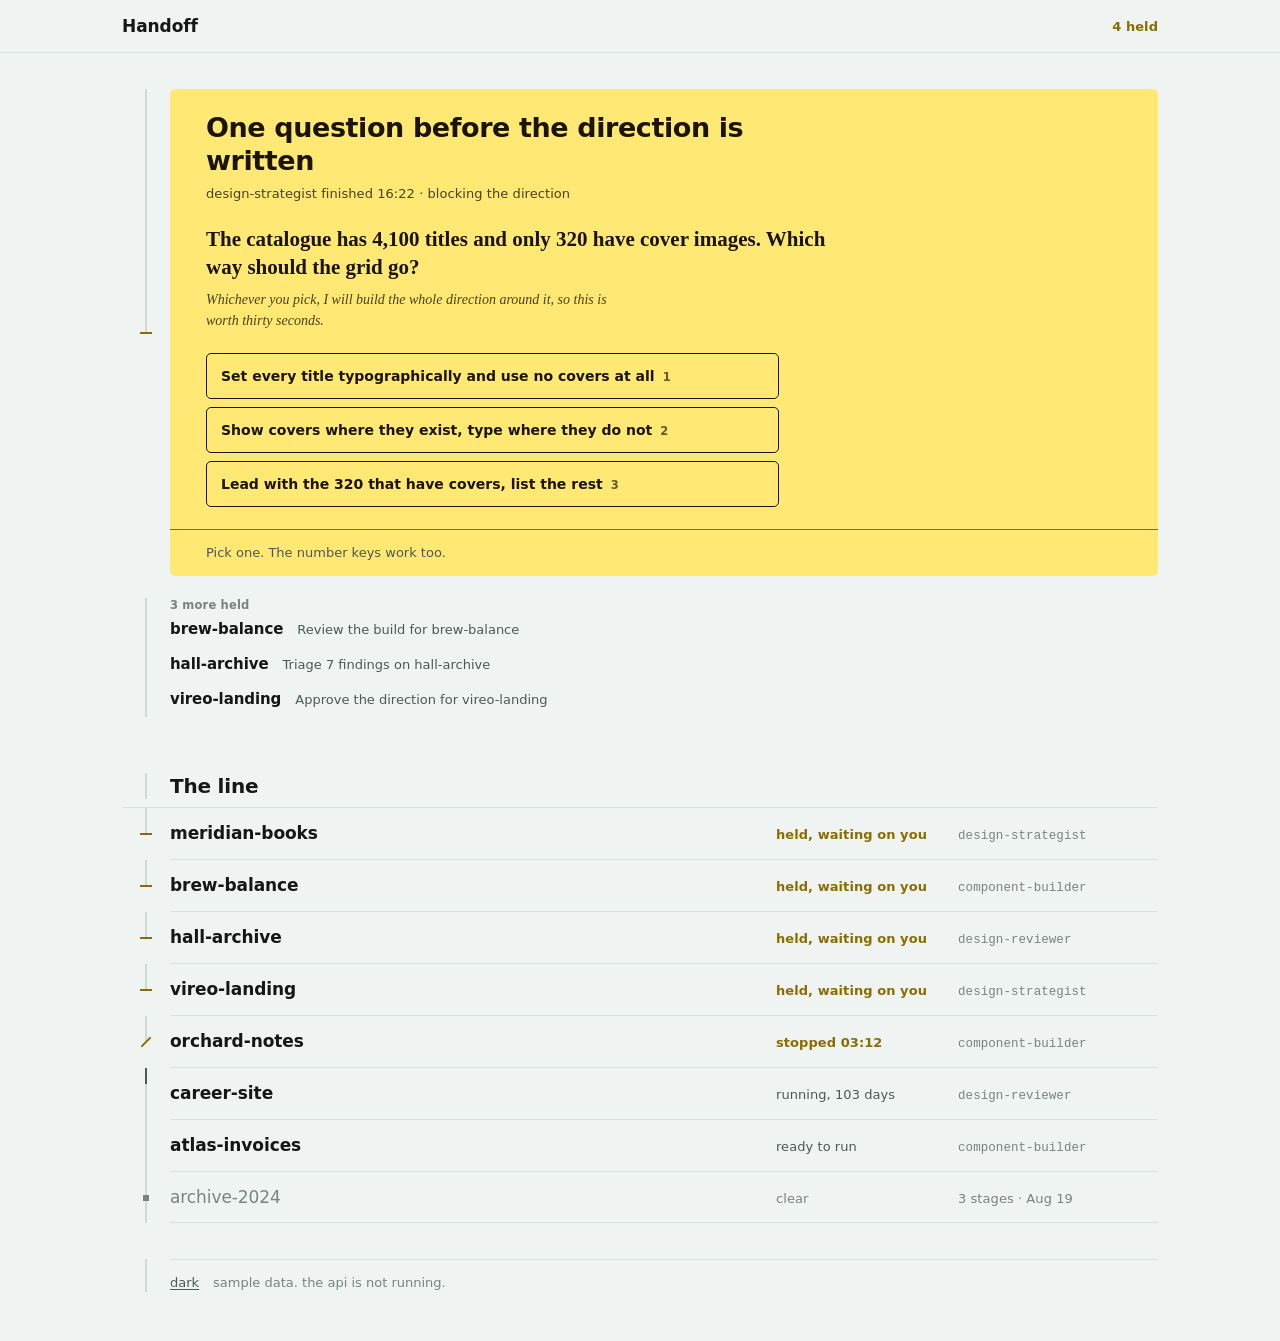
==== work/agent-console/index.html @ 746a3222 "Add the design agent and the Handoff console The pipeline is three subagents with a human decision b" ====
<!DOCTYPE html>
<html lang="en" data-theme="dark">
<head>
<meta charset="utf-8">
<meta name="viewport" content="width=device-width, initial-scale=1">
<title>Handoff</title>
<meta name="description" content="Local console for the design pipeline. Shows where it stopped, and lets one person release it.">
<meta name="color-scheme" content="dark light">
<!-- The rule, unbroken. app.js swaps in the broken-rule version when something
     is held, so the tab strip carries the held count on its own. -->
<link rel="icon" href="data:image/svg+xml,%3Csvg%20xmlns='http://www.w3.org/2000/svg'%20viewBox='0%200%2032%2032'%3E%3Crect%20width='32'%20height='32'%20rx='4'%20fill='%230E1210'/%3E%3Crect%20x='15'%20y='4'%20width='2'%20height='24'%20fill='%237B8681'/%3E%3C/svg%3E">

<link rel="preload" href="fonts/schibsted-grotesk-var-latin.woff2" as="font" type="font/woff2" crossorigin>
<link rel="preload" href="fonts/literata-var-latin.woff2" as="font" type="font/woff2" crossorigin>
<link rel="stylesheet" href="styles.css">

<script>
  // Resolve the theme before first paint so the page never flashes the wrong
  // ground. Reads only localStorage and the OS preference, never state.
  (function () {
    var saved = null;
    try { saved = localStorage.getItem("handoff.theme"); } catch (e) { saved = null; }
    if (saved !== "light" && saved !== "dark") {
      saved = window.matchMedia("(prefers-color-scheme: light)").matches ? "light" : "dark";
    }
    document.documentElement.setAttribute("data-theme", saved);
  })();
</script>
</head>
<body>

<a class="skip" href="#board">Skip to the board</a>

<header class="topbar">
  <div class="topbar-inner">
    <!-- The one h1 on every view. A nav wrapping a single link to the page
         you are already on is not a landmark worth having; the register of
         projects is the real one, and app.js marks it up as such. -->
    <h1 class="wordmark"><a class="wordmark-link" href="#/">Handoff</a></h1>
    <p class="heldcount" id="heldcount" aria-live="polite"></p>
  </div>
</header>

<main class="shell" id="board"></main>

<script src="app.js"></script>
</body>
</html>
---- work/agent-console/styles.css ----
/* Handoff. Console for a pipeline whose normal condition is stopped.
   Spacing is six steps: 4 / 8 / 14 / 22 / 36 / 56. Two radii: 0 and 5px.
   No shadow declarations anywhere. The focus ring is an outline. */

/* ---------------------------------------------------------------- fonts */

@font-face {
  font-family: "Schibsted Grotesk";
  src: url("fonts/schibsted-grotesk-var-latin.woff2") format("woff2");
  font-weight: 400 900;
  font-style: normal;
  font-display: swap;
}

@font-face {
  font-family: "Literata";
  src: url("fonts/literata-var-latin.woff2") format("woff2");
  font-weight: 200 900;
  font-style: normal;
  font-display: swap;
}

@font-face {
  font-family: "Literata";
  src: url("fonts/literata-italic-var-latin.woff2") format("woff2");
  font-weight: 200 900;
  font-style: italic;
  font-display: swap;
}

@font-face {
  font-family: "Spline Sans Mono";
  src: url("fonts/spline-sans-mono-var-latin.woff2") format("woff2");
  font-weight: 300 700;
  font-style: normal;
  font-display: swap;
}

/* --------------------------------------------------------------- tokens */

:root {
  /* six spacing steps, and nothing else */
  --s1: 4px;
  --s2: 8px;
  --s3: 14px;
  --s4: 22px;
  --s5: 36px;
  --s6: 56px;

  --radius: 5px;
  --gutter: 48px;
  --column: 1080px;
  --measure: 66ch;
  --measure-wide: 880px;

  --font-console: "Schibsted Grotesk", ui-sans-serif, system-ui, sans-serif;
  --font-doc: "Literata", Georgia, "Times New Roman", serif;
  --font-mono: "Spline Sans Mono", ui-monospace, "SF Mono", Menlo, monospace;

  /* dark, designed first */
  --surface: #0E1210;
  --surface-raised: #151A18;
  --surface-sunk: #0A0D0C;
  --ink: #E8EDEA;
  --ink-2: #A3ADA8;
  --ink-3: #7B8681;
  --rule: #232A27;
  --rule-live: #38423E;
  --hold-field: #211E0C;
  --hold-ink: #F5D547;
  --hold-ink-dim: #A8901F;
  --hold-mark: #F5D547;
  --focus: #F5D547;
  --focus-on-field: #F5D547;

  color-scheme: dark;
}

:root[data-theme="light"] {
  --surface: #EFF3F1;
  --surface-raised: #FAFCFB;
  --surface-sunk: #E4EAE7;
  --ink: #131715;
  --ink-2: #4E5854;
  --ink-3: #79837F;
  --rule: #D8E0DC;
  --rule-live: #B4BFBA;
  --hold-field: #FFE873;
  --hold-ink: #1A1400;
  --hold-ink-dim: #8A6D00;
  --hold-mark: #8A6D00;
  --focus: #8A6D00;
  /* the yellow ring is invisible on the light yellow field, so the field
     gets its own ring token. */
  --focus-on-field: #1A1400;

  color-scheme: light;
}

/* ---------------------------------------------------------------- reset */

*,
*::before,
*::after {
  box-sizing: border-box;
}

html {
  background: var(--surface);
}

body {
  margin: 0;
  background: var(--surface);
  color: var(--ink);
  font-family: var(--font-console);
  font-size: 15px;
  font-weight: 400;
  font-synthesis-weight: none;
  font-optical-sizing: auto;
  -webkit-text-size-adjust: 100%;
  -webkit-font-smoothing: antialiased;
}

h1,
h2,
h3,
p,
ul,
ol,
figure,
blockquote,
fieldset,
legend {
  margin: 0;
  padding: 0;
}

ul,
ol {
  list-style: none;
}

button {
  font: inherit;
  color: inherit;
  background: none;
  border: 0;
  margin: 0;
  padding: 0;
}

/* The ring is an outline, never a shadow. Browsers already round an outline
   to the element's own border-radius, so there is no third radius here. */
:focus-visible {
  outline: 2px solid var(--focus);
  outline-offset: 2px;
}

.holdfield :focus-visible {
  outline-color: var(--focus-on-field);
}

.skip {
  position: absolute;
  left: -9999px;
  top: 0;
  padding: var(--s2) var(--s3);
  background: var(--surface-raised);
  color: var(--ink);
  z-index: 4;
}

.skip:focus {
  left: var(--s3);
  top: var(--s2);
}

/* --------------------------------------------------------------- topbar */

.topbar {
  border-bottom: 1px solid var(--rule);
  background: var(--surface);
  position: sticky;
  top: 0;
  z-index: 3;
}

.topbar-inner {
  max-width: var(--column);
  margin: 0 auto;
  height: 52px;
  padding: 0 var(--s4);
  display: flex;
  align-items: center;
  justify-content: space-between;
  gap: var(--s3);
}

.wordmark {
  font-size: 17px;
  font-weight: 600;
  letter-spacing: -0.005em;
}

.wordmark-link {
  color: inherit;
  text-decoration: none;
}

.heldcount {
  font-size: 13px;
  font-weight: 500;
  letter-spacing: 0.005em;
  font-variant-numeric: tabular-nums;
  color: var(--ink-2);
}

.heldcount.is-held {
  color: var(--hold-mark);
  font-weight: 600;
}

/* ---------------------------------------------------------------- shell */

.shell {
  max-width: var(--column);
  margin: 0 auto;
  padding: 0 var(--s4) var(--s6);
}

/* Every band is the same two-track grid: the gutter carries the spine, the
   content sits beside it. Bands never take vertical margin, only padding,
   so the rule stays continuous where it should be continuous. */
.band {
  display: grid;
  grid-template-columns: var(--gutter) minmax(0, 1fr);
  align-items: stretch;
}

/* ---------------------------------------------------- the spine and rule */

.spine {
  position: relative;
}

.spine::before {
  content: "";
  position: absolute;
  left: 50%;
  transform: translateX(-50%);
  top: 0;
  bottom: 0;
  width: 1px;
  background: var(--rule-live);
}

/* held: the rule stops, and a cross-bar closes it */
.spine[data-state="held"]::before {
  bottom: 50%;
}

.spine[data-state="held"]::after {
  content: "";
  position: absolute;
  left: 50%;
  top: 50%;
  width: 12px;
  height: 2px;
  transform: translate(-50%, -50%);
  background: var(--hold-mark);
}

/* stopped: the rule ends in a diagonal cut */
.spine[data-state="stopped"]::before {
  bottom: 50%;
}

.spine[data-state="stopped"]::after {
  content: "";
  position: absolute;
  left: 50%;
  top: 50%;
  width: 13px;
  height: 2px;
  transform: translate(-50%, -50%) rotate(-45deg);
  background: var(--hold-mark);
}

/* clear: the rule runs to the end and terminates in a filled square */
.spine[data-state="clear"]::after {
  content: "";
  position: absolute;
  left: 50%;
  top: 50%;
  width: 6px;
  height: 6px;
  transform: translate(-50%, -50%);
  background: var(--ink-3);
}

/* running: a segment travels down the span. The only loop in the console. */
.spine[data-state="running"]::after {
  content: "";
  position: absolute;
  left: calc(50% - 1px);   /* centering a 2px segment, not a spacing step */
  top: 0;
  width: 2px;
  height: 30%;
  background: var(--ink-2);
  animation: travel 2s linear infinite;
}

@keyframes travel {
  from {
    transform: translateY(-100%);
  }
  to {
    transform: translateY(333%);
  }
}

/* the rule closing: the payoff when a decision lands */
.spine.is-releasing::before {
  animation: close-rule 450ms cubic-bezier(0.16, 1, 0.3, 1) forwards;
}

.spine.is-releasing::after {
  opacity: 0;
  transition: opacity 160ms linear;
}

@keyframes close-rule {
  from {
    bottom: 50%;
  }
  to {
    bottom: 0;
  }
}

/* ------------------------------------------------------ zone 1, your move */

.zone1 {
  padding-top: var(--s5);
}

/* No overflow clipping here. It was doing one job, hiding the full-bleed
   foot's square corners against the field's 5px radius, and it was silently
   doing a second: making .ask the scroll container for the sticky response
   bar, so the bar could never pin to the viewport at 375. The foot rounds
   its own bottom corners instead, and the field stays unclipped. */
.ask {
  background: var(--hold-field);
  color: var(--hold-ink);
  border-radius: var(--radius);
  padding: var(--s4) var(--s5) 0;
}

.ask.is-stopped {
  border: 1px solid var(--hold-ink-dim);
}

.ask.is-draining {
  animation: drain 450ms cubic-bezier(0.16, 1, 0.3, 1) forwards;
}

@keyframes drain {
  to {
    background: var(--surface);
    color: var(--ink);
  }
}

.ask-headline {
  font-size: 27px;
  line-height: 33px;
  font-weight: 600;
  letter-spacing: -0.015em;
  max-width: 30ch;
}

.ask-meta {
  margin-top: var(--s2);
  font-size: 13px;
  line-height: 18px;
  font-weight: 500;
  letter-spacing: 0.005em;
  font-variant-numeric: tabular-nums;
  color: var(--hold-ink);
  opacity: 0.78;
}

.ask-notice {
  margin-top: var(--s3);
  padding: var(--s2) var(--s3);
  border: 1px solid var(--hold-ink-dim);
  border-radius: var(--radius);
  font-size: 13px;
  line-height: 18px;
  font-weight: 500;
  font-variant-numeric: tabular-nums;
}

.ask-body {
  margin-top: var(--s4);
}

/* the ask keeps its own reading surface, so the document is visibly a
   different material from the console holding it */
/* The reading surface exists for one thing only: a direction document, which
   is genuinely a different material from the console around it. Every other
   ask shape sits on .ask-plain, directly on the field, because the held field
   is the only bounded surface in this console and two nested boundaries mean
   neither of them reads as one. */
.ask-surface {
  background: var(--surface-raised);
  color: var(--ink);
  border-radius: var(--radius);
  padding: var(--s5);
  margin-top: var(--s4);
}

.ask-plain {
  color: inherit;
}

.ask-foot {
  margin-top: var(--s4);
  margin-left: calc(-1 * var(--s5));
  margin-right: calc(-1 * var(--s5));
  padding: var(--s3) var(--s5);
  border-top: 1px solid var(--hold-ink-dim);
  border-bottom-left-radius: var(--radius);
  border-bottom-right-radius: var(--radius);
}

.ask-withrail {
  display: grid;
  grid-template-columns: minmax(0, 1fr);
  gap: var(--s5);
}

/* --------------------------------------------------------------- the rail */

.rail {
  display: none;
}

.rail-title {
  font-size: 11.5px;
  line-height: 14px;
  font-weight: 550;
  letter-spacing: 0.015em;
  color: var(--ink-3);
}

.rail-list {
  margin-top: var(--s3);
  display: flex;
  flex-direction: column;
  gap: var(--s2);
}

.rail-item {
  font-size: 13px;
  line-height: 18px;
  font-weight: 500;
  text-align: left;
  color: var(--ink-2);
  cursor: pointer;
}

.rail-item:hover {
  color: var(--ink);
}

/* -------------------------------------------------------------- controls */

.controls {
  display: flex;
  flex-wrap: wrap;
  align-items: center;
  gap: var(--s3);
}

.control {
  display: inline-flex;
  align-items: baseline;
  gap: var(--s2);
  padding: var(--s2) var(--s3);
  border: 1px solid currentColor;
  border-radius: var(--radius);
  font-size: 14px;
  line-height: 16px;
  font-weight: 550;
  cursor: pointer;
  transition: background 120ms linear, transform 60ms linear;
}

.control:hover {
  background: color-mix(in srgb, currentColor 12%, transparent);
}

.control:active {
  transform: translateY(1px);
}

.control[disabled] {
  cursor: default;
  opacity: 0.45;
}

.control[disabled]:hover {
  background: none;
}

.control-quiet {
  border-color: transparent;
  text-decoration: underline;
  text-underline-offset: 0.12em;
  text-decoration-thickness: 1px;
}

.key {
  font-size: 11.5px;
  line-height: 14px;
  font-weight: 550;
  letter-spacing: 0.015em;
  opacity: 0.66;
  font-variant-numeric: tabular-nums;
}

.send-row {
  margin-top: var(--s3);
}

.control-wide {
  display: flex;
  width: 100%;
  justify-content: flex-start;
  text-align: left;
  padding: var(--s3);
}

/* text you write is a document too, so you write it in the document face */
.write {
  display: block;
  width: 100%;
  margin-top: var(--s3);
  padding: var(--s3);
  background: var(--surface-sunk);
  color: var(--ink);
  border: 1px solid var(--rule);
  border-radius: var(--radius);
  font-family: var(--font-doc);
  font-size: 16.5px;
  line-height: 1.62;
  resize: vertical;
}

.write::placeholder {
  color: var(--ink-3);
}

textarea.write {
  min-height: 132px;
}

.write-label {
  display: block;
  margin-top: var(--s4);
  font-size: 14px;
  line-height: 16px;
  font-weight: 550;
}

.pending {
  font-size: 13px;
  line-height: 18px;
  font-weight: 500;
  color: var(--ink-2);
}

/* ------------------------------------------------ the document, Literata */

.doc {
  font-family: var(--font-doc);
  /* inherits --ink inside .ask-surface, and --hold-ink on the field */
  color: inherit;
  max-width: var(--measure-wide);
}

.doc > * {
  max-width: var(--measure);
}

.doc-h1 {
  font-family: var(--font-doc);
  font-size: 26px;
  line-height: 32px;
  font-weight: 600;
}

.doc-h2 {
  font-family: var(--font-doc);
  font-size: 21px;
  line-height: 28px;
  font-weight: 600;
  margin-top: var(--s5);
  padding-top: var(--s4);
  border-top: 1px solid var(--rule);
}

.doc-h3 {
  font-family: var(--font-doc);
  font-size: 17px;
  line-height: 24px;
  font-weight: 700;
  margin-top: var(--s4);
}

.doc-p {
  font-size: 16.5px;
  line-height: 1.62;
  font-weight: 400;
  margin-top: var(--s3);
}

.doc > .doc-h1:first-child,
.doc > .doc-h2:first-child,
.doc > .doc-p:first-child {
  margin-top: 0;
}

.doc > .doc-h2:first-child {
  padding-top: 0;
  border-top: 0;
}

.doc-list {
  margin-top: var(--s3);
  display: flex;
  flex-direction: column;
  gap: var(--s2);
}

.doc-li {
  position: relative;
  padding-left: var(--s4);
  font-size: 16.5px;
  line-height: 1.62;
}

.doc-li::before {
  content: attr(data-marker);
  position: absolute;
  left: 0;
  color: inherit;
  opacity: 0.55;
  font-variant-numeric: tabular-nums;
}

.doc-quote {
  margin-top: var(--s3);
  padding-left: var(--s3);
  border-left: 1px solid var(--rule-live);
  font-size: 16.5px;
  line-height: 1.62;
  font-style: italic;
}

.doc-code {
  max-width: var(--measure-wide);
  margin-top: var(--s3);
  padding: var(--s3);
  background: var(--surface-sunk);
  border-radius: var(--radius);
  overflow-x: auto;
  font-family: var(--font-mono);
  font-size: 13.5px;
  line-height: 1.55;
  white-space: pre;
}

.mono {
  font-family: var(--font-mono);
  font-size: 0.92em;
  font-weight: 400;
}

.doc-link {
  color: inherit;
  text-decoration: underline;
  text-underline-offset: 0.12em;
  text-decoration-thickness: 1px;
}

/* Tables break the measure to the right. The left text edge never moves. */
.doc-tablewrap {
  max-width: var(--measure-wide);
  margin-top: var(--s4);
  overflow-x: auto;
}

.doc-table {
  border-collapse: collapse;
  width: 100%;
  font-variant-numeric: tabular-nums;
}

.doc-table th {
  font-family: var(--font-console);
  font-size: 13px;
  line-height: 18px;
  font-weight: 550;
  letter-spacing: 0.005em;
  text-align: left;
  padding: 0 var(--s4) var(--s2) 0;
  border-bottom: 1px solid var(--rule-live);
  white-space: nowrap;
}

.doc-table td {
  font-family: var(--font-doc);
  font-size: 14.5px;
  line-height: 1.45;
  font-weight: 400;
  padding: var(--s2) var(--s4) var(--s2) 0;
  vertical-align: top;
}

.doc-table th:last-child,
.doc-table td:last-child {
  padding-right: 0;
}

/* row hairlines only once the table is long enough to need them */
.doc-table.rows-many tbody tr + tr td {
  border-top: 1px solid var(--rule);
}

/* the console understands the document it is being asked to approve */
.swatch {
  display: inline-block;
  width: 12px;
  height: 12px;
  margin-right: var(--s2);
  vertical-align: -1px;
  /* An inset outline keeps the square 12px while still giving a value that
     matches the surface an edge. An outline is not a shadow. */
  outline: 1px solid color-mix(in srgb, currentColor 30%, transparent);
  outline-offset: -1px;
  border-radius: 0;
}

/* --------------------------------------------------------- build preview */

.preview-bar {
  display: flex;
  flex-wrap: wrap;
  align-items: baseline;
  gap: var(--s3);
  font-size: 13px;
  line-height: 18px;
  font-weight: 500;
}

.preview-widths {
  display: inline-flex;
  align-items: baseline;
  gap: var(--s2);
  color: inherit;
  opacity: 0.62;
}

.width-pick {
  cursor: pointer;
  color: inherit;
  font-variant-numeric: tabular-nums;
}

.width-pick[aria-pressed="true"] {
  opacity: 1;
  font-weight: 600;
  text-decoration: underline;
  text-underline-offset: 0.12em;
}

/* Between roughly 860 and 1100px the 720 setting is wider than the column.
   Scroll rather than clip: silently cropping a build he is about to approve
   is the same objection the direction raises against the phone iframe. */
.preview-frame {
  margin-top: var(--s3);
  background: var(--surface-sunk);
  border: 1px solid color-mix(in srgb, currentColor 24%, transparent);
  border-radius: var(--radius);
  overflow: auto;
}

.preview-frame iframe {
  display: block;
  border: 0;
  width: 100%;
  height: 460px;
  background: #fff;
}

.preview-frame[data-width="375"] iframe {
  width: 375px;
}

.preview-frame[data-width="720"] iframe {
  width: 720px;
}

.changed {
  margin-top: var(--s4);
}

/* -------------------------------------------------------------- findings */

.findings {
  border: 0;
}

.findings-legend {
  font-size: 14px;
  line-height: 16px;
  font-weight: 550;
  color: inherit;
  opacity: 0.76;
}

.finding {
  display: grid;
  grid-template-columns: 20px 108px minmax(0, 1fr);
  gap: var(--s3);
  align-items: start;
  padding: var(--s3) 0;
  border-top: 1px solid color-mix(in srgb, currentColor 22%, transparent);
}

.finding:first-of-type {
  border-top: 0;
}

.finding input[type="checkbox"] {
  width: 20px;
  height: 20px;
  margin: 0;
  accent-color: currentColor;
  cursor: pointer;
}

.finding-sev {
  font-size: 13px;
  line-height: 18px;
  font-weight: 550;
  letter-spacing: 0.005em;
  color: inherit;
  cursor: pointer;
}

.finding-sev[data-sev="nitpick"],
.finding-sev[data-sev="worth fixing"] {
  font-weight: 500;
  opacity: 0.72;
}

.finding-text {
  font-family: var(--font-doc);
  font-size: 16.5px;
  line-height: 1.62;
  max-width: 72ch;
}

.finding-desc {
  display: block;
  cursor: pointer;
}

.finding-where {
  display: block;
  margin-top: var(--s1);
  font-family: var(--font-mono);
  font-size: 13px;
  line-height: 18px;
  color: inherit;
  opacity: 0.66;
}

/* -------------------------------------------------------------- question */

.question {
  font-family: var(--font-doc);
  font-size: 21px;
  line-height: 28px;
  font-weight: 600;
  max-width: 60ch;
}

.question-note {
  font-family: var(--font-doc);
  font-size: 14px;
  line-height: 1.5;
  font-style: italic;
  color: inherit;
  opacity: 0.78;
  margin-top: var(--s2);
  max-width: 60ch;
}

.options {
  margin-top: var(--s4);
  display: flex;
  flex-direction: column;
  gap: var(--s2);
  max-width: 60ch;
}

/* ---------------------------------------------------- more held, promotion */

.moreheld {
  padding-top: var(--s4);
}

.moreheld-count {
  font-size: 11.5px;
  line-height: 14px;
  font-weight: 550;
  letter-spacing: 0.015em;
  color: var(--ink-3);
  font-variant-numeric: tabular-nums;
}

.moreheld-item {
  display: flex;
  flex-wrap: wrap;
  align-items: baseline;
  gap: var(--s3);
  width: 100%;
  padding: var(--s2) 0;
  text-align: left;
  cursor: pointer;
}

/* The promotion is the next held ask rising into Zone 1, and it is added by
   app.js at the moment of promotion only. Sitting unconditionally on the
   compact list, it was both the wrong element and a fade-in on first paint,
   which the motion section bans by name. Transform only, no opacity. */
.ask.is-promoting {
  animation: promote 180ms cubic-bezier(0.16, 1, 0.3, 1);
}

@keyframes promote {
  from {
    transform: translateY(10px);
  }
}

.moreheld-name {
  font-size: 15px;
  font-weight: 550;
  letter-spacing: -0.005em;
}

.moreheld-what {
  font-size: 13px;
  line-height: 18px;
  font-weight: 500;
  color: var(--ink-2);
}

/* ------------------------------------------------------------- the line */

.line-head {
  padding-top: var(--s6);
  padding-bottom: var(--s2);
}

.line-title {
  font-size: 20px;
  line-height: 26px;
  font-weight: 600;
  letter-spacing: -0.01em;
}

.line-rows {
  border-top: 1px solid var(--rule);
}

.reg {
  display: grid;
  grid-template-columns: minmax(0, 1fr) 168px 200px;
  gap: var(--s3);
  align-items: baseline;
  width: 100%;
  padding: var(--s3) 0;
  text-align: left;
  color: inherit;
  cursor: pointer;
  border-bottom: 1px solid var(--rule);
  transition: background 120ms linear;
}

.reg:hover,
.reg.is-cursor {
  background: var(--surface-raised);
}

/* .reg.is-cursor is (0,2,0) and :focus-visible is (0,1,0), so without the
   :not() the cursor hairline replaced the focus ring on the eight primary
   controls of the board the moment one of them was focused. */
.reg.is-cursor:not(:focus-visible) {
  outline: 1px solid var(--rule-live);
  outline-offset: -1px;
}

.reg-name {
  font-size: 17px;
  line-height: 22px;
  font-weight: 550;
  letter-spacing: -0.005em;
}

.reg-state,
.reg-stage {
  font-size: 13px;
  line-height: 18px;
  font-weight: 500;
  letter-spacing: 0.005em;
  font-variant-numeric: tabular-nums;
  color: var(--ink-2);
}

.reg-stage {
  font-family: var(--font-mono);
  font-size: 12.5px;
  color: var(--ink-3);
}

/* The clear row's third column is a sentence the console wrote, not a machine
   literal, so it stays in the console voice. */
.reg-summary {
  font-family: var(--font-console);
  font-size: 13px;
  letter-spacing: 0.005em;
}

.reg[data-state="clear"] .reg-name,
.reg[data-state="clear"] .reg-state {
  color: var(--ink-3);
  font-weight: 500;
}

.reg[data-state="held"] .reg-state,
.reg[data-state="stopped"] .reg-state {
  color: var(--hold-mark);
  font-weight: 600;
}

/* -------------------------------------------------- calm and empty states */

.calm {
  padding-top: var(--s5);
}

.calm-line {
  font-size: 20px;
  line-height: 26px;
  font-weight: 600;
  letter-spacing: -0.01em;
}

.calm-sub {
  margin-top: var(--s2);
  font-size: 13px;
  line-height: 18px;
  font-weight: 500;
  letter-spacing: 0.005em;
  font-variant-numeric: tabular-nums;
  color: var(--ink-2);
  max-width: 62ch;
}

.empty {
  padding-top: var(--s6);
}

.empty-line {
  font-size: 20px;
  line-height: 26px;
  font-weight: 600;
  letter-spacing: -0.01em;
}

.empty-sub {
  margin-top: var(--s2);
  font-size: 15px;
  line-height: 22px;
  color: var(--ink-2);
  max-width: 58ch;
}

/* ------------------------------------------------------------- project view */

.back {
  display: inline-block;
  padding-top: var(--s5);
  font-size: 13px;
  line-height: 18px;
  font-weight: 500;
  color: var(--ink-2);
  cursor: pointer;
  text-decoration: underline;
  text-underline-offset: 0.12em;
}

.proj-head {
  padding-top: var(--s3);
  padding-bottom: var(--s4);
}

.proj-name {
  font-size: 27px;
  line-height: 33px;
  font-weight: 600;
  letter-spacing: -0.015em;
}

.proj-state {
  margin-top: var(--s2);
  font-size: 13px;
  line-height: 18px;
  font-weight: 500;
  letter-spacing: 0.005em;
  font-variant-numeric: tabular-nums;
  color: var(--ink-2);
}

.proj-state .mono {
  color: var(--ink-3);
}

.hist-title {
  padding-top: var(--s4);
  font-size: 14px;
  line-height: 16px;
  font-weight: 550;
  color: var(--ink-2);
}

.hist {
  padding-top: var(--s3);
  padding-bottom: var(--s6);
}

.hist-row {
  display: grid;
  grid-template-columns: 62px minmax(0, 1fr) auto;
  gap: var(--s3);
  align-items: baseline;
  padding: var(--s2) 0;
}

.hist-at {
  font-size: 13px;
  line-height: 18px;
  font-weight: 500;
  font-variant-numeric: tabular-nums;
  color: var(--ink-3);
}

.hist-what {
  font-size: 13px;
  line-height: 18px;
  font-weight: 500;
  letter-spacing: 0.005em;
  color: var(--ink-2);
}

/* your lines are set in the document face, so you can see your own hand */
.hist-row[data-kind="decision"] .hist-what {
  font-family: var(--font-doc);
  font-size: 15px;
  line-height: 1.5;
  font-weight: 400;
  letter-spacing: 0;
  color: var(--ink);
}

.hist-detail {
  font-size: 13px;
  line-height: 18px;
  font-weight: 500;
  font-variant-numeric: tabular-nums;
  color: var(--ink-3);
  white-space: nowrap;
}

.hist-quote {
  grid-column: 2 / -1;
  margin-top: var(--s1);
  padding-left: var(--s3);
  border-left: 1px solid var(--rule-live);
  font-family: var(--font-doc);
  font-size: 15px;
  line-height: 1.5;
  font-style: italic;
  color: var(--ink-2);
  max-width: 62ch;
}

/* ---------------------------------------------------------------- footer */

.foot {
  padding-top: var(--s5);
}

.foot-inner {
  display: flex;
  flex-wrap: wrap;
  align-items: baseline;
  gap: var(--s3);
  padding-top: var(--s3);
  border-top: 1px solid var(--rule);
  font-size: 13px;
  line-height: 18px;
  font-weight: 500;
  color: var(--ink-3);
}

.theme-toggle {
  cursor: pointer;
  color: var(--ink-2);
  text-decoration: underline;
  text-underline-offset: 0.12em;
}

.theme-toggle:hover {
  color: var(--ink);
}

.source-note {
  font-variant-numeric: tabular-nums;
}

/* ------------------------------------------------------------ wide, rail */

@media (min-width: 1100px) {
  .rail {
    display: block;
    padding-top: var(--s1);
  }

  .ask-withrail {
    grid-template-columns: minmax(0, 1fr) 172px;
  }
}

/* --------------------------------------------------------- half width, 720 */

@media (max-width: 860px) {
  .reg {
    grid-template-columns: minmax(0, 1fr) 168px;
    row-gap: var(--s1);
  }

  .reg-stage {
    grid-column: 1 / -1;
  }

  .ask {
    padding-left: var(--s4);
    padding-right: var(--s4);
  }

  .ask-surface {
    padding: var(--s4);
  }

  .ask-foot {
    margin-left: calc(-1 * var(--s4));
    margin-right: calc(-1 * var(--s4));
    padding-left: var(--s4);
    padding-right: var(--s4);
  }
}

/* ----------------------------------------------------------------- phone */

@media (max-width: 560px) {
  :root {
    --gutter: 20px;
  }

  .shell,
  .topbar-inner {
    padding-left: var(--s3);
    padding-right: var(--s3);
  }

  .ask-headline {
    font-size: 21px;
    line-height: 27px;
  }

  /* Every inset costs measure, and at 375 the insets were costing more than
     the 15.5px prose size was buying. The field keeps a narrow margin, and
     the document's reading surface goes full bleed inside it: it still reads
     as a different material because of its ground, without paying twice for
     a boundary. Measure goes from roughly 31 characters to roughly 38. */
  .ask {
    padding-left: var(--s3);
    padding-right: var(--s3);
  }

  .ask-surface {
    margin-left: calc(-1 * var(--s3));
    margin-right: calc(-1 * var(--s3));
    padding: var(--s3);
    border-radius: 0;
  }

  .ask-foot {
    margin-left: calc(-1 * var(--s3));
    margin-right: calc(-1 * var(--s3));
    padding-left: var(--s3);
    padding-right: var(--s3);
  }

  .doc-p,
  .doc-li,
  .doc-quote,
  .finding-text {
    font-size: 15.5px;
  }

  .doc > * {
    max-width: none;
  }

  /* A table that runs past the column scrolls in place, and the edge it
     scrolls under is marked with a hairline. No shadow, no gradient. */
  .doc-tablewrap {
    border-right: 1px solid color-mix(in srgb, currentColor 26%, transparent);
    padding-right: var(--s2);
  }

  /* Two lines, per the layout section: the name, then the state and the
     stage sharing the second. Three lines was a third of the viewport for
     one row. */
  .reg {
    grid-template-columns: minmax(0, 1fr) auto;
    row-gap: var(--s1);
    column-gap: var(--s3);
  }

  .reg-name {
    grid-column: 1 / -1;
  }

  .reg-state {
    grid-column: 1;
  }

  .reg-stage {
    grid-column: 2;
    text-align: right;
  }

  .finding {
    grid-template-columns: 24px minmax(0, 1fr);
    row-gap: var(--s1);
  }

  .finding input[type="checkbox"] {
    width: 24px;
    height: 24px;
  }

  .finding-sev {
    grid-column: 2;
  }

  .finding-text {
    grid-column: 2;
  }

  .control {
    min-height: 48px;
    padding: var(--s3);
  }

  /* the response bar pins to the bottom of the viewport */
  .ask-foot {
    position: sticky;
    bottom: 0;
    background: var(--hold-field);
    z-index: 2;
  }

  .hist-row {
    grid-template-columns: 62px minmax(0, 1fr);
  }

  .hist-detail {
    grid-column: 2;
  }
}

/* -------------------------------------------------------- reduced motion */

@media (prefers-reduced-motion: reduce) {
  .spine[data-state="running"]::after {
    animation: none;
    height: 50%;
    transform: none;
  }

  .spine.is-releasing::before {
    animation: none;
    bottom: 0;
  }

  .spine.is-releasing::after {
    transition: none;
  }

  .ask.is-draining {
    animation: none;
  }

  .ask.is-promoting {
    animation: none;
  }

  .control {
    transition: background 1ms linear;
  }

  .control:active {
    transform: none;
    background: color-mix(in srgb, currentColor 22%, transparent);
  }
}
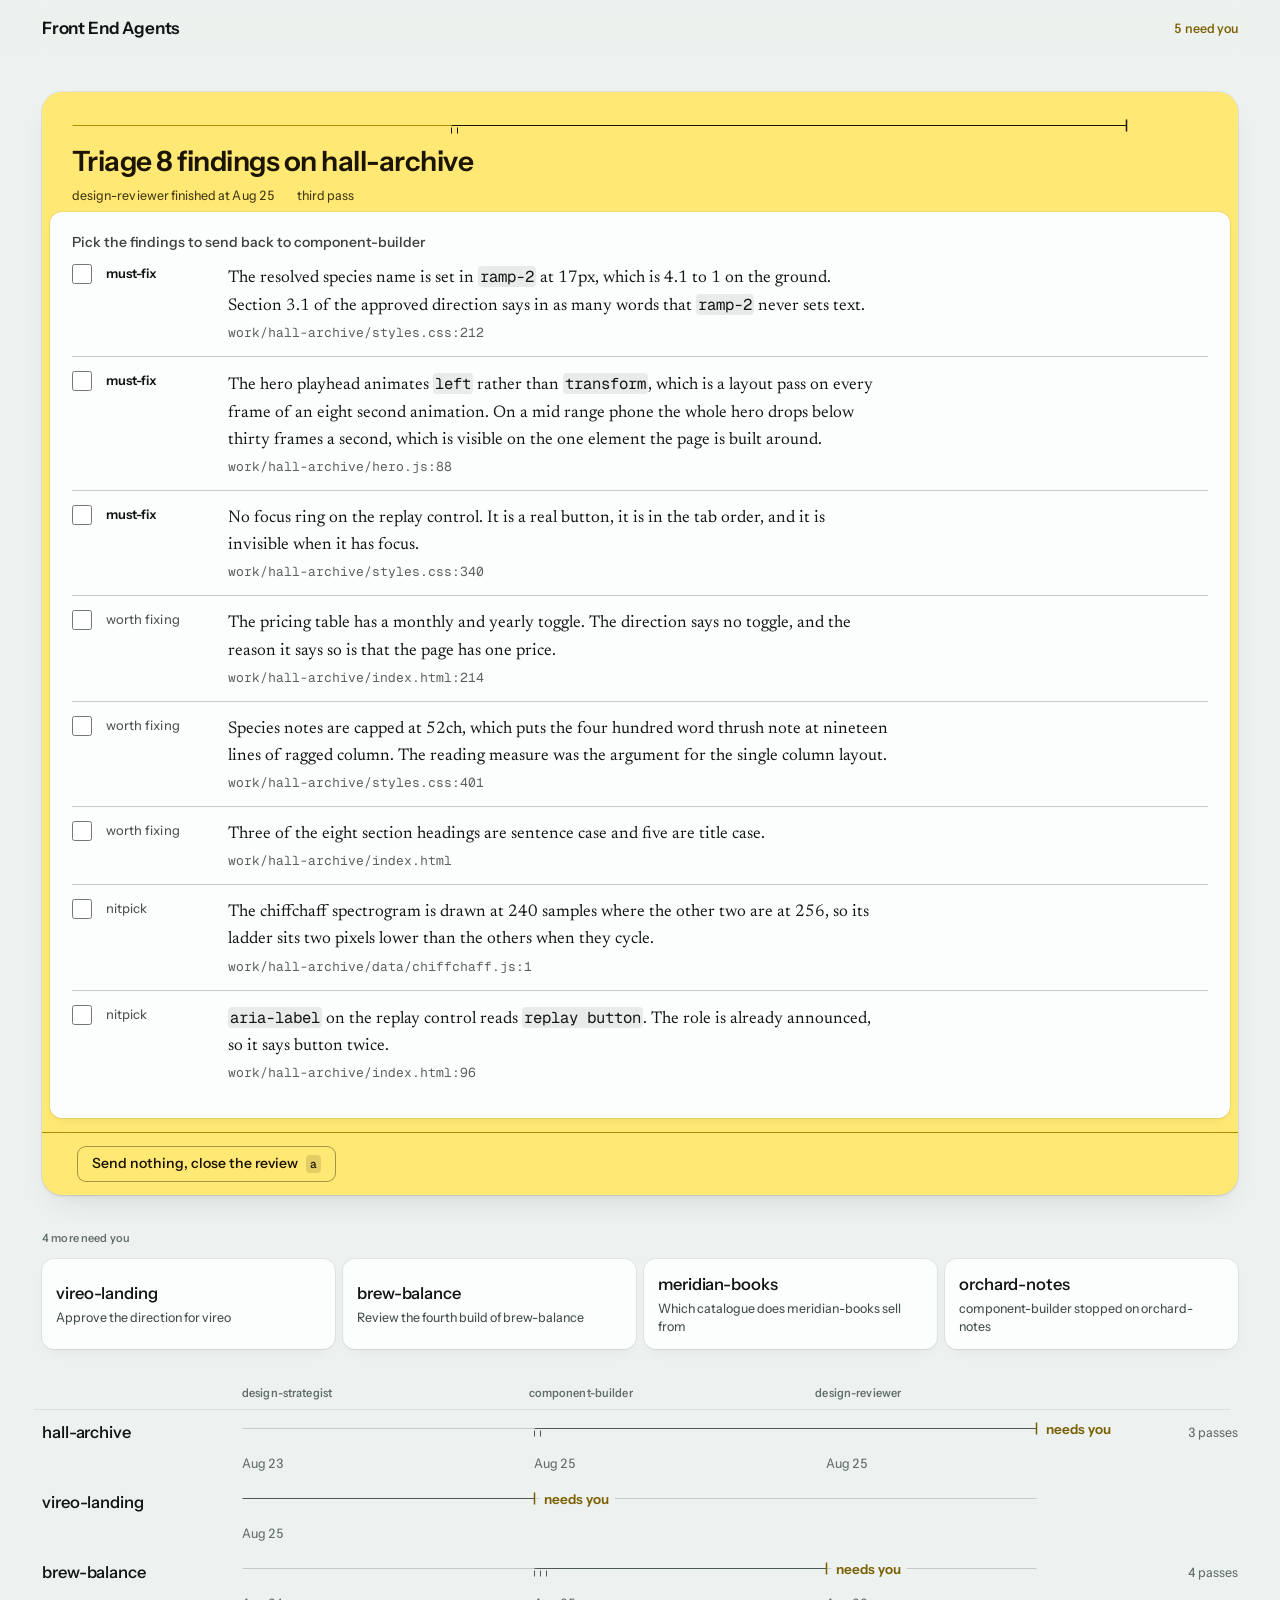
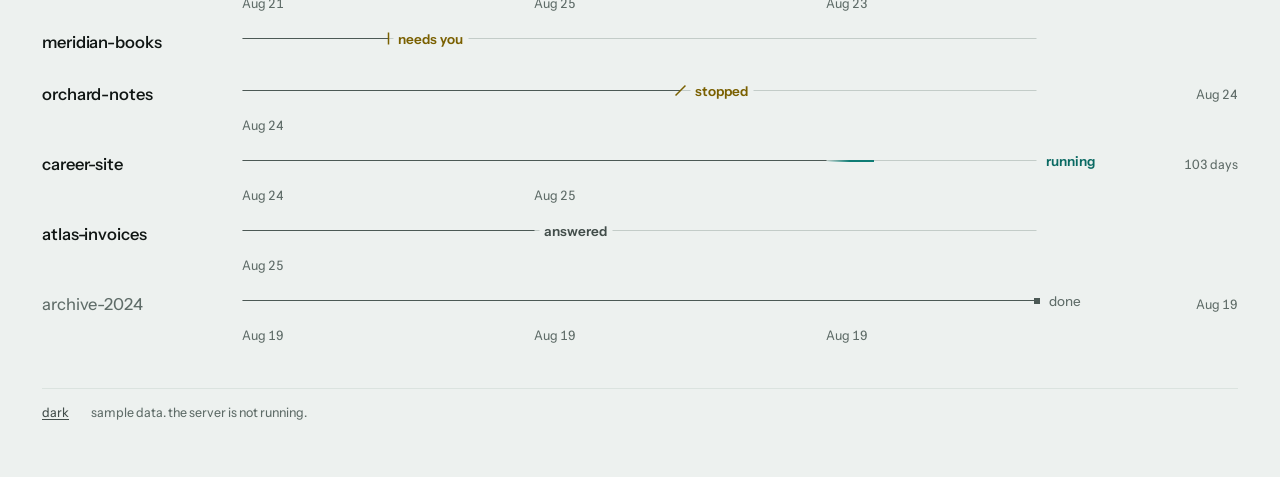
==== commit 9c877535: "Rebuild the console as Front End Agents, with a flow board The board was a register: a flat list of " ====
--- a/work/agent-console/index.html
+++ b/work/agent-console/index.html
@@ -3,20 +3,26 @@
 <head>
 <meta charset="utf-8">
 <meta name="viewport" content="width=device-width, initial-scale=1">
-<title>Handoff</title>
-<meta name="description" content="Local console for the design pipeline. Shows where it stopped, and lets one person release it.">
+<title>Front End Agents</title>
+<meta name="description" content="Local console for the design pipeline. Draws where every project has been, and lets one person release it.">
 <meta name="color-scheme" content="dark light">
-<!-- The rule, unbroken. app.js swaps in the broken-rule version when something
-     is held, so the tab strip carries the held count on its own. -->
-<link rel="icon" href="data:image/svg+xml,%3Csvg%20xmlns='http://www.w3.org/2000/svg'%20viewBox='0%200%2032%2032'%3E%3Crect%20width='32'%20height='32'%20rx='4'%20fill='%230E1210'/%3E%3Crect%20x='15'%20y='4'%20width='2'%20height='24'%20fill='%237B8681'/%3E%3C/svg%3E">
 
-<link rel="preload" href="fonts/schibsted-grotesk-var-latin.woff2" as="font" type="font/woff2" crossorigin>
-<link rel="preload" href="fonts/literata-var-latin.woff2" as="font" type="font/woff2" crossorigin>
+<!-- The thread, running through. app.js swaps in the version that stops at a
+     cross tick when something needs you, so the tab strip carries the count
+     on its own. Two states, exactly as the register has always had. -->
+<link rel="icon" href="data:image/svg+xml,%3Csvg%20xmlns='http://www.w3.org/2000/svg'%20viewBox='0%200%2032%2032'%3E%3Crect%20width='32'%20height='32'%20rx='7'%20fill='%230B0F0E'/%3E%3Crect%20x='4'%20y='15'%20width='24'%20height='2'%20fill='%238A9691'/%3E%3C/svg%3E">
+
+<link rel="preload" href="fonts/instrument-sans-var-latin.woff2" as="font" type="font/woff2" crossorigin>
+<link rel="preload" href="fonts/newsreader-var-latin.woff2" as="font" type="font/woff2" crossorigin>
 <link rel="stylesheet" href="styles.css">
 
 <script>
   // Resolve the theme before first paint so the page never flashes the wrong
   // ground. Reads only localStorage and the OS preference, never state.
+  //
+  // The key is `handoff.theme` and it does not change. The tool is renamed on
+  // screen only: renaming a storage key would silently discard the saved
+  // theme and every draft of typed feedback stored beside it.
   (function () {
     var saved = null;
     try { saved = localStorage.getItem("handoff.theme"); } catch (e) { saved = null; }
@@ -29,17 +35,21 @@
 </head>
 <body>
 
-<a class="skip" href="#board">Skip to the board</a>
+<a class="skip" href="#board">Skip to the projects</a>
 
 <header class="topbar">
   <div class="topbar-inner">
     <!-- The one h1 on every view. A nav wrapping a single link to the page
          you are already on is not a landmark worth having; the register of
          projects is the real one, and app.js marks it up as such. -->
-    <h1 class="wordmark"><a class="wordmark-link" href="#/">Handoff</a></h1>
-    <p class="heldcount" id="heldcount" aria-live="polite"></p>
+    <h1 class="wordmark"><a class="wordmark-link" href="#/">Front End Agents</a></h1>
+    <p class="needcount" id="needcount" aria-live="polite"></p>
   </div>
 </header>
+
+<!-- The top bar's hairline fades in when this 1px sentinel leaves the
+     viewport. An IntersectionObserver, never a scroll listener. -->
+<div class="scroll-sentinel" id="sentinel" aria-hidden="true"></div>
 
 <main class="shell" id="board"></main>
 
--- a/work/agent-console/styles.css
+++ b/work/agent-console/styles.css
@@ -1,45 +1,117 @@
-/* Handoff. Console for a pipeline whose normal condition is stopped.
-   Spacing is six steps: 4 / 8 / 14 / 22 / 36 / 56. Two radii: 0 and 5px.
-   No shadow declarations anywhere. The focus ring is an outline. */
+/* Front End Agents.
+ *
+ * One rule runs through this whole file:
+ *
+ *   The furniture is soft, dimensional and reactive. The drawing is hard,
+ *   flat and still. Every element is one or the other, and nothing is both.
+ *
+ * Furniture is the shell, the ask field, cards, controls, inputs, the
+ * reading surface and the response bar. It gets radius, elevation, hover
+ * and springs. The drawing is everything inside a row: the track, the
+ * thread, the five termini, the return arc and the travelling segment. It
+ * gets zero radius, zero shadow, zero hover and zero spring.
+ *
+ * Spacing is seven steps: 2 / 4 / 8 / 14 / 22 / 36 / 56. The 2px step
+ * exists only for the inside of small inline chips, and naming it is what
+ * stopped 1px, 2px, 3px and 6px appearing ad hoc across the file.
+ * The focus ring is an outline, never a shadow.
+ */
 
 /* ---------------------------------------------------------------- fonts */
 
+/* Three voices. The system speaks in one, documents speak in another, and
+   machine literals speak in a third. If you cannot say which voice a string
+   belongs to, the wrong face is being used. */
+
 @font-face {
-  font-family: "Schibsted Grotesk";
-  src: url("fonts/schibsted-grotesk-var-latin.woff2") format("woff2");
-  font-weight: 400 900;
+  font-family: "Instrument Sans";
+  src: url("fonts/instrument-sans-var-latin.woff2") format("woff2");
+  font-weight: 400 700;
+  font-stretch: 75% 100%;
   font-style: normal;
   font-display: swap;
 }
 
 @font-face {
-  font-family: "Literata";
-  src: url("fonts/literata-var-latin.woff2") format("woff2");
-  font-weight: 200 900;
+  font-family: "Newsreader";
+  src: url("fonts/newsreader-var-latin.woff2") format("woff2");
+  /* The shipped file is instanced to the range this build asks for, so the
+     descriptor states that range rather than the original 200 to 800. A
+     descriptor wider than the file would let a rule request a weight the
+     font cannot draw, and font-synthesis-weight is off. */
+  font-weight: 380 700;
   font-style: normal;
   font-display: swap;
 }
 
 @font-face {
-  font-family: "Literata";
-  src: url("fonts/literata-italic-var-latin.woff2") format("woff2");
-  font-weight: 200 900;
+  font-family: "Newsreader";
+  src: url("fonts/newsreader-italic-var-latin.woff2") format("woff2");
+  font-weight: 380 620;
   font-style: italic;
   font-display: swap;
 }
 
 @font-face {
-  font-family: "Spline Sans Mono";
-  src: url("fonts/spline-sans-mono-var-latin.woff2") format("woff2");
-  font-weight: 300 700;
+  font-family: "Geist Mono";
+  src: url("fonts/geist-mono-var-latin.woff2") format("woff2");
+  font-weight: 400 500;
   font-style: normal;
   font-display: swap;
 }
 
+/* Metric matched fallbacks. Every number below was read out of the head,
+   hhea and OS/2 tables of the real font files rather than estimated, so the
+   swap does not move a single row. On a board of rows a font swap without
+   overrides is a visible jolt, and layout shift on a tool you stare at is
+   worse than layout shift on a page you scroll past.
+
+   size-adjust is the ratio of the two x heights. The ascent and descent
+   overrides are the target face metrics divided by that ratio, so the
+   fallback occupies exactly the line box the real face will occupy. */
+
+@font-face {
+  font-family: "Instrument Fallback";
+  src: local("Segoe UI"), local("Helvetica Neue"), local("Arial");
+  size-adjust: 102.0%;      /* Instrument Sans x 51.00 over Segoe UI x 50.00 */
+  ascent-override: 95.10%;  /* 97.00 over 1.020 */
+  descent-override: 24.51%; /* 25.00 over 1.020 */
+  line-gap-override: 0%;
+}
+
+@font-face {
+  font-family: "Newsreader Fallback";
+  src: local("Georgia"), local("Times New Roman");
+  size-adjust: 88.49%;      /* Newsreader x 42.60 over Georgia x 48.14 */
+  ascent-override: 83.06%;  /* 73.50 over 0.8849 */
+  descent-override: 29.95%; /* 26.50 over 0.8849 */
+  line-gap-override: 0%;
+}
+
+@font-face {
+  font-family: "Newsreader Fallback";
+  src: local("Georgia Italic"), local("Times New Roman Italic");
+  font-style: italic;
+  size-adjust: 88.49%;
+  ascent-override: 83.06%;
+  descent-override: 29.95%;
+  line-gap-override: 0%;
+}
+
+@font-face {
+  font-family: "Geist Fallback";
+  src: local("Consolas"), local("SF Mono"), local("Menlo");
+  size-adjust: 108.12%;     /* Geist Mono x 53.00 over Consolas x 49.02 */
+  ascent-override: 92.95%;  /* 100.50 over 1.0812 */
+  descent-override: 27.28%; /* 29.50 over 1.0812 */
+  line-gap-override: 0%;
+}
+
 /* --------------------------------------------------------------- tokens */
 
 :root {
-  /* six spacing steps, and nothing else */
+  /* seven spacing steps, and nothing else */
+  --s0: 2px;
   --s1: 4px;
   --s2: 8px;
   --s3: 14px;
@@ -47,54 +119,202 @@
   --s5: 36px;
   --s6: 56px;
 
-  --radius: 5px;
-  --gutter: 48px;
-  --column: 1080px;
-  --measure: 66ch;
-  --measure-wide: 880px;
-
-  --font-console: "Schibsted Grotesk", ui-sans-serif, system-ui, sans-serif;
-  --font-doc: "Literata", Georgia, "Times New Roman", serif;
-  --font-mono: "Spline Sans Mono", ui-monospace, "SF Mono", Menlo, monospace;
+  /* Radius. Rounded is the point, so there is a real scale.
+     --r-full is declared here so that nobody invents an alternative, and it
+     is applied to nothing. Nothing in this tool is a pill: a pill would
+     bring back the badge and chip vocabulary the structure bans, and once
+     one exists somebody makes a second one that carries status. */
+  --r-0: 0;
+  --r-1: 4px;
+  --r-2: 8px;
+  --r-3: 12px;
+  --r-4: 20px;
+  --r-full: 9999px;
+
+  --column: 1240px;
+  --measure: 66ch;        /* document prose */
+  --measure-tight: 60ch;  /* a question, and the console's own sentences */
+  --measure-head: 30ch;   /* the ask headline, which is display size */
+  --measure-wide: 880px;  /* tables and code, which break right */
+
+  --col-name: 200px;
+  --col-time: 120px;
+  --row-h: 44px;
+
+  --font-system: "Instrument Sans", "Instrument Fallback", system-ui, sans-serif;
+  --font-doc: "Newsreader", "Newsreader Fallback", Georgia, serif;
+  --font-mono: "Geist Mono", "Geist Fallback", ui-monospace, monospace;
+
+  /* Three weight steps per family. Dark mode steps every one of them down by
+     20 units, because light text on a dark ground reads optically heavier:
+     bright pixels bleed into their dark neighbours in the eye. Both faces
+     are variable, so this is a true continuous grade rather than a jump to
+     the next named weight. */
+  --w-reg: 430;
+  --w-med: 520;
+  --w-strong: 600;
+  --w-doc: 390;
 
   /* dark, designed first */
-  --surface: #0E1210;
-  --surface-raised: #151A18;
-  --surface-sunk: #0A0D0C;
-  --ink: #E8EDEA;
-  --ink-2: #A3ADA8;
-  --ink-3: #7B8681;
-  --rule: #232A27;
-  --rule-live: #38423E;
-  --hold-field: #211E0C;
-  --hold-ink: #F5D547;
-  --hold-ink-dim: #A8901F;
-  --hold-mark: #F5D547;
-  --focus: #F5D547;
-  --focus-on-field: #F5D547;
+  --bg: #0B0F0E;
+  --surface-1: #121716;
+  --surface-2: #171D1C;
+  --surface-3: #1E2524;
+  --well: #080B0A;
+  --ink: #E6EDEB;
+  --ink-2: #A2ADAA;
+  --ink-3: #7C8783;
+  --rule: #222A28;
+  --rule-strong: #333E3B;
+  --track: #333E3B;
+  --track-hi: #414E4A;      /* the half device pixel track, one notch up */
+  --thread: #8A9691;
+  --attn: #F5D547;
+  --attn-field: #221F0C;
+  --attn-line: #5A4B12;
+  --attn-on-field: #F5D547;
+  --live: #45DDD0;
+  /* Dark takes the live hue itself rather than a second value, so that the
+     wide gamut upgrade below reaches it. Hardcoding this meant that on a P3
+     panel the running word and the running bar were two different aquas. */
+  --live-ink: var(--live);
+  --live-fade: rgb(69 221 208 / 0);
+
+  /* Four elevation levels, and every one of them is three or four layers
+     with a job each. A ring draws the containing line without the box model
+     cost of a border. A tight contact shadow makes the object look like it
+     is resting on something. A wide ambient shadow makes it look like it is
+     in a room. On dark, a top inset highlight is what actually separates
+     the surface from the page, because a black shadow on a near black
+     ground is invisible. Never one layer, never more than four. */
+  --elev-1:
+    inset 0 1px 0 0 rgb(255 255 255 / .055),
+    0 0 0 1px rgb(255 255 255 / .055),
+    0 1px 2px -1px rgb(0 0 0 / .55),
+    0 6px 16px -6px rgb(0 0 0 / .45);
+  --elev-2:
+    inset 0 1px 0 0 rgb(255 255 255 / .075),
+    0 0 0 1px rgb(255 255 255 / .07),
+    0 2px 4px -2px rgb(0 0 0 / .60),
+    0 14px 32px -12px rgb(0 0 0 / .55);
+  --elev-3:
+    inset 0 1px 0 0 rgb(255 255 255 / .09),
+    0 0 0 1px rgb(255 255 255 / .08),
+    0 4px 8px -4px rgb(0 0 0 / .65),
+    0 24px 56px -20px rgb(0 0 0 / .60);
+  --well-inset:
+    inset 0 1px 2px 0 rgb(0 0 0 / .50),
+    inset 0 0 0 1px rgb(255 255 255 / .04);
+
+  /* The ring on its own, at the three strengths a control moves through.
+     Same technique as the ring layer inside the elevation stack: it draws
+     the containing line without the box model cost of a border, so it never
+     double draws at a nesting boundary and never fights box-sizing. */
+  --ring-rest: 0 0 0 1px color-mix(in srgb, currentColor 40%, transparent);
+  --ring-hover: 0 0 0 1px color-mix(in srgb, currentColor 70%, transparent);
+  --ring-press: 0 0 0 1px currentColor;
+  --ring-quiet: 0 0 0 0 transparent;
+  --ring-attn: 0 0 0 1px var(--attn-line);
+
+  /* Motion. The house spring has a damping ratio of 0.75, which puts its
+     first peak at 2.8 percent. The cubic-bezier spring token found all over
+     the web overshoots about ten percent, and that is the toy bounce this
+     build is not allowed to have. */
+  --ease-standard: cubic-bezier(0.2, 0, 0, 1);
+  --ease-settle: cubic-bezier(0.16, 1, 0.3, 1);
+  --ease-enter: cubic-bezier(0.32, 0.72, 0, 1);
+  --ease-spring: cubic-bezier(0.34, 1.26, 0.64, 1);   /* 2.2 percent, the fallback */
+
+  --t-press: 90ms;
+  --t-quick: 140ms;
+  --t-release: 240ms;
+  --t-move: 420ms;
+  --t-thread: 520ms;
 
   color-scheme: dark;
 }
 
+@supports (animation-timing-function: linear(0, 1)) {
+  :root {
+    /* damping ratio 0.75, sampled at 21 points from the underdamped step
+       response, peak 1.0284 */
+    --ease-spring: linear(
+      0, 0.0753 5%, 0.2404 10%, 0.4298 15%, 0.6061 20%, 0.7518 25%,
+      0.8616 30%, 0.9375 35%, 0.9861 40%, 1.0127 45%, 1.0254 50%,
+      1.0284 55%, 1.0261 60%, 1.0213 65%, 1.0160 70%, 1.0110 75%,
+      1.0069 80%, 1.0038 85%, 1.0017 90%, 1.0004 95%, 1
+    );
+  }
+}
+
 :root[data-theme="light"] {
-  --surface: #EFF3F1;
-  --surface-raised: #FAFCFB;
-  --surface-sunk: #E4EAE7;
-  --ink: #131715;
-  --ink-2: #4E5854;
-  --ink-3: #79837F;
-  --rule: #D8E0DC;
-  --rule-live: #B4BFBA;
-  --hold-field: #FFE873;
-  --hold-ink: #1A1400;
-  --hold-ink-dim: #8A6D00;
-  --hold-mark: #8A6D00;
-  --focus: #8A6D00;
-  /* the yellow ring is invisible on the light yellow field, so the field
-     gets its own ring token. */
-  --focus-on-field: #1A1400;
+  /* Light inverts the stacking, which is the correct convention: the page is
+     slightly grey and cards are near white and lift off it. */
+  --bg: #EDF1EF;
+  --surface-1: #F6F9F8;
+  --surface-2: #FCFEFD;
+  --surface-3: #F1F5F3;
+  --well: #E3E9E6;
+  --ink: #101614;
+  --ink-2: #424D4A;
+  --ink-3: #5F6C68;
+  --rule: #DBE3DF;
+  --rule-strong: #C3CCC8;
+  --track: #C3CCC8;
+  --track-hi: #B2BDB8;
+  --thread: #4C5955;
+  --attn: #7A6000;
+  --attn-field: #FFE873;
+  --attn-line: #B08F00;
+  --attn-on-field: #1A1400;
+  --live: #0E7C74;
+  --live-ink: #0B6A63;
+  --live-fade: rgb(14 124 116 / 0);
+
+  --w-reg: 450;
+  --w-med: 540;
+  --w-strong: 620;
+  --w-doc: 400;
+
+  /* Tinted toward the ink, never pure black. A neutral black shadow on a
+     green tinted paper reads as a dirty grey smudge. */
+  --elev-1:
+    0 0 0 1px rgb(16 22 20 / .055),
+    0 1px 2px -1px rgb(16 22 20 / .10),
+    0 6px 16px -8px rgb(16 22 20 / .10);
+  --elev-2:
+    0 0 0 1px rgb(16 22 20 / .07),
+    0 2px 4px -2px rgb(16 22 20 / .12),
+    0 14px 32px -14px rgb(16 22 20 / .14);
+  --elev-3:
+    0 0 0 1px rgb(16 22 20 / .08),
+    0 4px 8px -4px rgb(16 22 20 / .14),
+    0 24px 56px -22px rgb(16 22 20 / .16);
+  --well-inset:
+    inset 0 1px 2px 0 rgb(16 22 20 / .07),
+    inset 0 0 0 1px rgb(16 22 20 / .07);
 
   color-scheme: light;
+}
+
+/* Two chromatic tokens get a wide gamut upgrade and nothing else does. The
+   sRGB value is declared first on the same property, so a panel that cannot
+   parse the second keeps the first. Every value below sits within two
+   percent of the relative luminance of its fallback, so no published
+   contrast ratio changes when this branch is taken. Neutrals stay sRGB: a
+   wide gamut neutral is the same colour and only adds rounding. */
+@media (color-gamut: p3) {
+  :root {
+    --attn: #F5D547;
+    --attn: color(display-p3 0.949 0.831 0.235);
+    --live: #45DDD0;
+    --live: color(display-p3 0.286 0.866 0.812);
+  }
+
+  :root[data-theme="light"] {
+    --live-ink: #0B6A63;
+    --live-ink: color(display-p3 0.043 0.416 0.388);
+  }
 }
 
 /* ---------------------------------------------------------------- reset */
@@ -106,38 +326,29 @@
 }
 
 html {
-  background: var(--surface);
+  background: var(--bg);
 }
 
 body {
   margin: 0;
-  background: var(--surface);
+  background: var(--bg);
   color: var(--ink);
-  font-family: var(--font-console);
+  font-family: var(--font-system);
+  /* The root fallback only. Every element carrying visible text sets its own
+     size from the scale, so nothing on screen is left to inherit this. */
   font-size: 15px;
-  font-weight: 400;
+  font-variation-settings: "wght" var(--w-reg), "wdth" 100;
   font-synthesis-weight: none;
   font-optical-sizing: auto;
   -webkit-text-size-adjust: 100%;
-  -webkit-font-smoothing: antialiased;
-}
-
-h1,
-h2,
-h3,
-p,
-ul,
-ol,
-figure,
-blockquote,
-fieldset,
-legend {
+}
+
+h1, h2, h3, p, ul, ol, figure, blockquote, fieldset, legend {
   margin: 0;
   padding: 0;
 }
 
-ul,
-ol {
+ul, ol {
   list-style: none;
 }
 
@@ -150,25 +361,42 @@
   padding: 0;
 }
 
-/* The ring is an outline, never a shadow. Browsers already round an outline
-   to the element's own border-radius, so there is no third radius here. */
+svg {
+  display: block;
+  shape-rendering: geometricPrecision;
+}
+
+/* The ring is an outline. Aqua clears three to one against every surface in
+   both themes including the yellow field, which is why there is one focus
+   token here rather than the two the old build needed. */
+a,
+button,
+input,
+textarea,
+[tabindex] {
+  outline: 2px solid transparent;
+  outline-offset: 2px;
+  transition: outline-color var(--t-quick) var(--ease-standard);
+}
+
 :focus-visible {
-  outline: 2px solid var(--focus);
-  outline-offset: 2px;
-}
-
-.holdfield :focus-visible {
-  outline-color: var(--focus-on-field);
+  outline-color: var(--live);
 }
 
 .skip {
   position: absolute;
   left: -9999px;
   top: 0;
+  z-index: 6;
   padding: var(--s2) var(--s3);
-  background: var(--surface-raised);
+  background: var(--surface-2);
   color: var(--ink);
-  z-index: 4;
+  border-radius: var(--r-2);
+  box-shadow: var(--elev-2);
+  font-size: 14px;
+  line-height: 16px;
+  text-decoration: none;
+  font-variation-settings: "wght" var(--w-med), "wdth" 100;
 }
 
 .skip:focus {
@@ -179,17 +407,50 @@
 /* --------------------------------------------------------------- topbar */
 
 .topbar {
-  border-bottom: 1px solid var(--rule);
-  background: var(--surface);
   position: sticky;
   top: 0;
-  z-index: 3;
+  z-index: 4;
+  background: var(--bg);
+}
+
+/* The one blurred element in the tool, and it is here because content really
+   does scroll underneath it. Everything else is solid: a blur on a scrolling
+   container is a continuous repaint, and it is the exact trap that makes an
+   apple-esque web build feel worse than a flat one.
+
+   The base rule above is opaque, which is the fallback for a browser without
+   the blur. The media query is the fallback for somebody who has asked
+   for less transparency. */
+@supports (backdrop-filter: blur(20px)) {
+  @media not (prefers-reduced-transparency: reduce) {
+    .topbar {
+      background: color-mix(in srgb, var(--bg) 72%, transparent);
+      backdrop-filter: blur(20px) saturate(1.6);
+    }
+  }
+}
+
+/* absent until content scrolls under the bar, then 140ms */
+.topbar::after {
+  content: "";
+  position: absolute;
+  left: 0;
+  right: 0;
+  bottom: 0;
+  height: 1px;
+  background: var(--rule);
+  opacity: 0;
+  transition: opacity var(--t-quick) var(--ease-standard);
+}
+
+.topbar.is-lifted::after {
+  opacity: 1;
 }
 
 .topbar-inner {
   max-width: var(--column);
   margin: 0 auto;
-  height: 52px;
+  height: 56px;
   padding: 0 var(--s4);
   display: flex;
   align-items: center;
@@ -199,8 +460,9 @@
 
 .wordmark {
   font-size: 17px;
-  font-weight: 600;
-  letter-spacing: -0.005em;
+  line-height: 22px;
+  letter-spacing: -0.010em;
+  font-variation-settings: "wght" var(--w-strong), "wdth" 100;
 }
 
 .wordmark-link {
@@ -208,17 +470,20 @@
   text-decoration: none;
 }
 
-.heldcount {
+.needcount {
   font-size: 13px;
-  font-weight: 500;
-  letter-spacing: 0.005em;
+  line-height: 18px;
+  letter-spacing: 0.004em;
   font-variant-numeric: tabular-nums;
-  color: var(--ink-2);
-}
-
-.heldcount.is-held {
-  color: var(--hold-mark);
-  font-weight: 600;
+  font-variation-settings: "wght" var(--w-med), "wdth" 96;
+  color: var(--attn);
+}
+
+.scroll-sentinel {
+  position: absolute;
+  top: 56px;
+  height: 1px;
+  width: 1px;
 }
 
 /* ---------------------------------------------------------------- shell */
@@ -229,210 +494,555 @@
   padding: 0 var(--s4) var(--s6);
 }
 
-/* Every band is the same two-track grid: the gutter carries the spine, the
-   content sits beside it. Bands never take vertical margin, only padding,
-   so the rule stays continuous where it should be continuous. */
-.band {
+/* ============================================================ THE DRAWING
+ *
+ * Everything from here to the end of the flow section is the diagram. It is
+ * a technical illustration sitting on a soft page, and the contrast between
+ * the two is the design. Nothing below takes a radius, a shadow, a hover or
+ * a spring.
+ */
+
+.flow {
+  margin-top: var(--s5);
+}
+
+.fhead,
+.frow {
   display: grid;
-  grid-template-columns: var(--gutter) minmax(0, 1fr);
-  align-items: stretch;
-}
-
-/* ---------------------------------------------------- the spine and rule */
-
-.spine {
+  grid-template-columns:
+    var(--col-name)
+    minmax(0, 1fr) minmax(0, 1fr) minmax(0, 1fr)
+    var(--col-time);
+  align-items: center;
+  column-gap: 0;
+  width: 100%;
+  text-align: left;
+}
+
+/* Column headers are real HTML, sentence case, never uppercase. The width
+   axis is doing the narrowing here rather than negative letter spacing,
+   which is a real designer drawn narrow rather than a squeeze. */
+.fhead {
+  margin: 0 calc(-1 * var(--s2));
+  padding: 0 var(--s2) var(--s2);
+  border-bottom: 1px solid var(--rule);
+}
+
+.fhead-cell {
+  font-size: 12px;
+  line-height: 16px;
+  letter-spacing: 0.010em;
+  font-variation-settings: "wght" var(--w-med), "wdth" 92;
+  color: var(--ink-3);
+}
+
+.fhead-time {
+  text-align: right;
+}
+
+.fhead-long {
+  display: inline;
+}
+
+.fhead-short {
+  display: none;
+}
+
+.frows {
+  display: block;
+}
+
+.frow {
   position: relative;
-}
-
-.spine::before {
-  content: "";
+  min-height: var(--row-h);
+  padding: 0 var(--s2);
+  margin: 0 calc(-1 * var(--s2));
+  /* A button shrink wraps its content even as a grid container, so the
+     width is explicit. The eight pixels either side are what the hover fill
+     bleeds into, and .fhead is inset the same way so the two grids share
+     exactly one set of column edges. */
+  width: calc(100% + var(--s2) * 2);
+  cursor: pointer;
+  border-radius: var(--r-2);
+  background-color: transparent;
+  /* Rows tint. Rows do not lift. The board is a register of rows each
+     holding a precise drawing, and lifting one on mouse-over turns a diagram
+     into a bouncy list and drags the thread up with it. Cards lift. */
+  transition: background-color var(--t-quick) var(--ease-standard),
+              outline-color var(--t-quick) var(--ease-standard);
+}
+
+.frow:hover {
+  background-color: var(--surface-1);
+}
+
+.frow:active {
+  background-color: var(--surface-2);
+}
+
+/* There is deliberately no separate cursor ring here. j and k call focus()
+   from a keydown, which matches :focus-visible, so the row already carries
+   the live outline and a second inset ring behind it was unreachable code.
+   The cursor keeps its own signal in the thread thickening below, which is
+   the one that does not depend on colour. */
+
+.frow-name {
+  grid-column: 1;
+  grid-row: 1;
+  padding-right: var(--s3);
+  font-size: 16.5px;
+  line-height: 22px;
+  letter-spacing: -0.006em;
+  font-variation-settings: "wght" var(--w-med), "wdth" 100;
+  color: var(--ink);
+  overflow-wrap: anywhere;
+}
+
+.frow[data-state="clear"] .frow-name {
+  color: var(--ink-3);
+  font-variation-settings: "wght" var(--w-reg), "wdth" 100;
+}
+
+/* The track and the thread live here. One element owns one line, end to
+   end: a continuous line cannot be assembled from segments owned by
+   independent blocks, and trying to was the whole bug class in the last
+   build. */
+.frow-track {
+  position: relative;
+  grid-column: 2 / 5;
+  grid-row: 1;
+  align-self: stretch;
+  min-height: var(--row-h);
+}
+
+.frow-track svg {
   position: absolute;
-  left: 50%;
-  transform: translateX(-50%);
+  inset: 0;
+  width: 100%;
+  height: 100%;
+  overflow: visible;
+}
+
+.track-line {
+  fill: none;
+  stroke: var(--track);
+  stroke-width: 1;
+  stroke-linecap: butt;
+  vector-effect: non-scaling-stroke;
+}
+
+/* The one true sub pixel hairline in the build. On a high density panel the
+   track drops to a single device pixel and steps one notch up in contrast to
+   pay for the halved coverage, which gives a two tier line weight that only
+   exists where it can be seen. The thread is data and stays solid. */
+@media (min-resolution: 2dppx) {
+  .track-line {
+    stroke-width: 0.5;
+    stroke: var(--track-hi);
+  }
+}
+
+.thread-line {
+  fill: none;
+  stroke: var(--thread);
+  stroke-width: 1;
+  stroke-linecap: butt;
+  stroke-linejoin: miter;
+  vector-effect: non-scaling-stroke;
+}
+
+/* Keyboard focus thickens the thread. No transition: the diagram does not
+   animate on focus. */
+.frow:focus-visible .thread-line,
+.frow.is-cursor .thread-line {
+  stroke-width: 1.5;
+}
+
+.term-line {
+  fill: none;
+  stroke: var(--attn);
+  stroke-width: 1.5;
+  stroke-linecap: butt;
+  vector-effect: non-scaling-stroke;
+}
+
+.term-square {
+  fill: var(--thread);
+  stroke: none;
+}
+
+/* One tick per return, hanging below the point work came back to. Nothing
+   here runs parallel to the thread, which is the whole point: there is no
+   second long side for the eye to close into a rectangle. */
+.repeat-mark {
+  fill: none;
+  stroke: var(--thread);
+  stroke-width: 1;
+  stroke-linecap: butt;
+  vector-effect: non-scaling-stroke;
+}
+
+/* Behaviour 9, the thread extending when a decision lands. It is now the
+   only motion inside the SVG, and it does not overshoot: a thread that
+   sprang past its terminus would draw, for two frames, a line longer than
+   the record of the project, which is a lie about the data. Only the row
+   just acted on ever carries this class.
+
+   Behaviour 10, the return arc drawing, is gone with the arc itself. Sending
+   a build back is still visible in the moment it happens: the thread redraws
+   from the builder column, the repeat mark gains a tick, and the pass count
+   appears in the time column. */
+.frow.is-advancing .thread-line {
+  animation: draw var(--t-thread) var(--ease-settle) both;
+}
+
+@keyframes draw {
+  from {
+    stroke-dasharray: 1;
+    stroke-dashoffset: 1;
+  }
+  to {
+    stroke-dasharray: 1;
+    stroke-dashoffset: 0;
+  }
+}
+
+/* The window is exactly the running stage's column, and it clips. Without
+   it the bar ran a full 48px past the column at each end: on desktop that
+   painted solid aqua straight through the word running, and at 375, where
+   the reserve is zero, it reached past the right edge of the viewport and
+   scrolled the whole page sideways. It also spilled backwards into the
+   previous column, drawing live aqua over a stage that had already
+   finished. The segment travels in the current column and nowhere else.
+
+   The top sits on a whole number, flush with the top edge of the thread's
+   own pixel row, so the 2px bar covers the thread and one row beneath it.
+   Centring it instead would put the box on a half pixel and soften the one
+   moving thing in the drawing. */
+.seg-window {
+  position: absolute;
+  left: calc(var(--seg-x) * 1px);
+  top: calc(var(--seg-y) * 1px);
+  width: calc(var(--seg-w) * 1px);
+  height: 2px;
+  overflow: hidden;
+}
+
+/* The entire ramped fill budget for this tool. A solid bar with two hard
+   ends reads as a caterpillar crawling along the thread, and a trailing
+   fade reads as motion. Interpolated in oklab from the live hue at zero
+   alpha rather than from transparent, so there is no grey dip. Forty eight
+   pixels long, two orders of magnitude short of the length at which this
+   palette could band. */
+.seg {
+  position: absolute;
+  left: 0;
   top: 0;
-  bottom: 0;
-  width: 1px;
-  background: var(--rule-live);
-}
-
-/* held: the rule stops, and a cross-bar closes it */
-.spine[data-state="held"]::before {
-  bottom: 50%;
-}
-
-.spine[data-state="held"]::after {
-  content: "";
-  position: absolute;
-  left: 50%;
-  top: 50%;
-  width: 12px;
+  width: 48px;
   height: 2px;
-  transform: translate(-50%, -50%);
-  background: var(--hold-mark);
-}
-
-/* stopped: the rule ends in a diagonal cut */
-.spine[data-state="stopped"]::before {
-  bottom: 50%;
-}
-
-.spine[data-state="stopped"]::after {
-  content: "";
-  position: absolute;
-  left: 50%;
-  top: 50%;
-  width: 13px;
-  height: 2px;
-  transform: translate(-50%, -50%) rotate(-45deg);
-  background: var(--hold-mark);
-}
-
-/* clear: the rule runs to the end and terminates in a filled square */
-.spine[data-state="clear"]::after {
-  content: "";
-  position: absolute;
-  left: 50%;
-  top: 50%;
-  width: 6px;
-  height: 6px;
-  transform: translate(-50%, -50%);
-  background: var(--ink-3);
-}
-
-/* running: a segment travels down the span. The only loop in the console. */
-.spine[data-state="running"]::after {
-  content: "";
-  position: absolute;
-  left: calc(50% - 1px);   /* centering a 2px segment, not a spacing step */
-  top: 0;
-  width: 2px;
-  height: 30%;
-  background: var(--ink-2);
-  animation: travel 2s linear infinite;
+  border-radius: var(--r-0);
+  background-image: linear-gradient(
+    to right in oklab,
+    var(--live-fade) 0%,
+    var(--live) 50%,
+    var(--live) 100%
+  );
+  animation: travel 2000ms linear infinite;
 }
 
 @keyframes travel {
   from {
-    transform: translateY(-100%);
+    transform: translateX(-48px);
   }
   to {
-    transform: translateY(333%);
-  }
-}
-
-/* the rule closing: the payoff when a decision lands */
-.spine.is-releasing::before {
-  animation: close-rule 450ms cubic-bezier(0.16, 1, 0.3, 1) forwards;
-}
-
-.spine.is-releasing::after {
-  opacity: 0;
-  transition: opacity 160ms linear;
-}
-
-@keyframes close-rule {
-  from {
-    bottom: 50%;
-  }
-  to {
-    bottom: 0;
-  }
-}
-
-/* ------------------------------------------------------ zone 1, your move */
-
-.zone1 {
+    transform: translateX(calc(var(--seg-w) * 1px));
+  }
+}
+
+/* The status word prints immediately after the terminus, so its position is
+   part of the information. It can only ever overrun into columns the project
+   has not used, which is why it cannot collide with anything at any width. */
+.frow-word {
+  grid-column: 2 / 5;
+  grid-row: 1;
+  align-self: start;
+  justify-self: start;
+  margin-left: calc(var(--word-x) * 1px);
+  margin-top: calc((var(--word-y) - 9) * 1px);
+  font-size: 13.5px;
+  line-height: 18px;
+  font-variation-settings: "wght" var(--w-strong), "wdth" 100;
+  color: var(--ink-2);
+  white-space: nowrap;
+  pointer-events: none;
+}
+
+.frow[data-state="held"] .frow-word,
+.frow[data-state="stopped"] .frow-word {
+  color: var(--attn);
+}
+
+/* The fourth use of the live hue, beyond the three the colour section
+   enumerates. Stated rather than smuggled. The state words already take
+   their own state's hue where the state has one, which is why held and
+   stopped are set in attn, and running is the single state that means the
+   thing live means: in motion right now. It is reinforcement and never the
+   only signal, because the word itself says running. */
+.frow[data-state="running"] .frow-word {
+  color: var(--live-ink);
+}
+
+.frow[data-state="clear"] .frow-word {
+  color: var(--ink-3);
+  font-variation-settings: "wght" var(--w-reg), "wdth" 100;
+}
+
+.frow-time {
+  grid-column: 5;
+  grid-row: 1;
+  text-align: right;
+  font-size: 13px;
+  line-height: 18px;
+  letter-spacing: 0.004em;
+  font-variant-numeric: tabular-nums;
+  font-variation-settings: "wght" var(--w-reg), "wdth" 96;
+  color: var(--ink-3);
+}
+
+/* Width buys history. At the full column each thread prints the recorded
+   time under each completed segment, inside its own column, and the row
+   grows from a line into a band. Below that they drop and only the one fact
+   in the time column survives. */
+.frow-times {
+  display: none;
+  grid-column: 2 / 5;
+  grid-row: 2;
+  grid-template-columns: repeat(3, minmax(0, 1fr));
+  padding-bottom: var(--s2);
+}
+
+.frow-times span {
+  font-size: 13px;
+  line-height: 18px;
+  letter-spacing: 0.004em;
+  font-variant-numeric: tabular-nums;
+  font-variation-settings: "wght" var(--w-reg), "wdth" 96;
+  color: var(--ink-3);
+}
+
+@media (min-width: 1240px) {
+  .frow-times {
+    display: grid;
+  }
+}
+
+/* Visually hidden above the phone breakpoint, and deliberately not removed
+   from the box. The column headers and the whole drawing are aria-hidden,
+   so without this the board told a screen reader nothing about which stage
+   any project was at. The colour section justifies the very low contrast of
+   the track on the grounds that the text headers carry the same topology
+   redundantly, and that argument only holds if the text reaches assistive
+   technology. This is the text that carries it. */
+.frow-stage {
+  grid-column: 1 / -1;
+  font-family: var(--font-mono);
+  font-variation-settings: "wght" 400;
+  font-size: 12px;
+  line-height: 16px;
+  color: var(--ink-3);
+  position: absolute;
+  width: 1px;
+  height: 1px;
+  margin: -1px;
+  padding: 0;
+  overflow: hidden;
+  clip-path: inset(50%);
+  white-space: nowrap;
+}
+
+/* --------------------------------------------------------- the ask field */
+
+.zone {
   padding-top: var(--s5);
 }
 
-/* No overflow clipping here. It was doing one job, hiding the full-bleed
-   foot's square corners against the field's 5px radius, and it was silently
-   doing a second: making .ask the scroll container for the sticky response
-   bar, so the bar could never pin to the viewport at 375. The foot rounds
-   its own bottom corners instead, and the field stays unclipped. */
+/* The outermost bounded surface in the tool, and the only thing that takes
+   the largest radius. It pads eight pixels around the reading surface, so
+   the reading surface takes twenty minus eight, which lands exactly on the
+   twelve pixel step. That is the only place in this tool where two rounded
+   frames nest. Anything deeper is a sibling sitting on a surface. */
 .ask {
-  background: var(--hold-field);
-  color: var(--hold-ink);
-  border-radius: var(--radius);
-  padding: var(--s4) var(--s5) 0;
-}
-
+  position: relative;
+  background: var(--attn-field);
+  color: var(--attn-on-field);
+  border-radius: var(--r-4);
+  box-shadow: var(--elev-2);
+  padding: var(--s2);
+}
+
+/* The ring technique, like every other containing line in this file. An
+   outline here was the one place the file reserved for focus doing double
+   duty as a border. */
 .ask.is-stopped {
-  border: 1px solid var(--hold-ink-dim);
+  box-shadow: var(--ring-attn), var(--elev-2);
 }
 
 .ask.is-draining {
-  animation: drain 450ms cubic-bezier(0.16, 1, 0.3, 1) forwards;
+  animation: drain var(--t-move) var(--ease-settle) forwards;
 }
 
 @keyframes drain {
   to {
-    background: var(--surface);
+    background-color: var(--bg);
     color: var(--ink);
   }
 }
 
+.ask.is-promoting {
+  animation: promote var(--t-move) var(--ease-spring);
+}
+
+@keyframes promote {
+  from {
+    transform: translateY(10px);
+  }
+}
+
+.ask-head {
+  padding: var(--s3) var(--s4) 0;
+}
+
+/* The open ask carries the thread of its own project, above the headline,
+   with no column headers. Twenty two pixels that say how much this one has
+   already cost you before you read a word of it. */
+.ask-mini {
+  position: relative;
+  height: 22px;
+  margin-bottom: var(--s2);
+}
+
+.ask-mini svg {
+  position: absolute;
+  inset: 0;
+  width: 100%;
+  height: 100%;
+  overflow: visible;
+}
+
+.ask-mini .track-line {
+  stroke: var(--attn-line);
+}
+
+.ask-mini .thread-line,
+.ask-mini .repeat-mark,
+.ask-mini .term-square {
+  stroke: var(--attn-on-field);
+}
+
+.ask-mini .term-square {
+  fill: var(--attn-on-field);
+  stroke: none;
+}
+
+.ask-mini .term-line {
+  stroke: var(--attn-on-field);
+}
+
 .ask-headline {
-  font-size: 27px;
-  line-height: 33px;
-  font-weight: 600;
-  letter-spacing: -0.015em;
-  max-width: 30ch;
-}
-
+  font-size: 28px;
+  line-height: 34px;
+  letter-spacing: -0.018em;
+  font-variation-settings: "wght" var(--w-strong), "wdth" 100;
+  max-width: var(--measure-head);
+}
+
+/* Two facts are two cells. Nothing here is a sentence, so nothing here is
+   joined with a separator, and no composed string in this build carries a
+   comma or a middle dot. */
 .ask-meta {
+  display: flex;
+  flex-wrap: wrap;
+  gap: var(--s4);
   margin-top: var(--s2);
   font-size: 13px;
   line-height: 18px;
-  font-weight: 500;
-  letter-spacing: 0.005em;
+  letter-spacing: 0.004em;
   font-variant-numeric: tabular-nums;
-  color: var(--hold-ink);
-  opacity: 0.78;
+  font-variation-settings: "wght" var(--w-reg), "wdth" 96;
+  opacity: 0.82;
 }
 
 .ask-notice {
   margin-top: var(--s3);
   padding: var(--s2) var(--s3);
-  border: 1px solid var(--hold-ink-dim);
-  border-radius: var(--radius);
+  border: 1px solid var(--attn-line);
+  border-radius: var(--r-2);
   font-size: 13px;
   line-height: 18px;
-  font-weight: 500;
   font-variant-numeric: tabular-nums;
+  font-variation-settings: "wght" var(--w-med), "wdth" 100;
 }
 
 .ask-body {
-  margin-top: var(--s4);
-}
-
-/* the ask keeps its own reading surface, so the document is visibly a
-   different material from the console holding it */
-/* The reading surface exists for one thing only: a direction document, which
-   is genuinely a different material from the console around it. Every other
-   ask shape sits on .ask-plain, directly on the field, because the held field
-   is the only bounded surface in this console and two nested boundaries mean
-   neither of them reads as one. */
+  margin-top: var(--s3);
+}
+
+/* The document is genuinely a different material from the console holding
+   it, so it gets the one nested frame in the tool. Every other ask shape
+   sits directly on the field. */
 .ask-surface {
-  background: var(--surface-raised);
+  background: var(--surface-2);
   color: var(--ink);
-  border-radius: var(--radius);
-  padding: var(--s5);
-  margin-top: var(--s4);
+  border-radius: var(--r-3);
+  box-shadow: var(--elev-1);
+  padding: var(--s5) var(--s4);
 }
 
 .ask-plain {
+  padding: 0 var(--s4);
   color: inherit;
 }
 
+/* The field's job is to mark, not to fill. A short ask, a question with
+   three options, is genuinely better as a whole saturated panel. A tall one
+   is not: eight findings of serif body text set in yellow on dark yellow
+   reads as a warning about the entire card rather than as the thing to read
+   now, and it is the hardest surface in the tool to read for a minute at a
+   time when reading is the only thing it is for.
+
+   Above roughly two thirds of the viewport the body moves onto the same
+   reading surface a direction document already uses. The eight pixel field
+   still frames all four edges, the headline band is still yellow and the
+   response bar is still yellow, so the card still announces itself across
+   the room. Nothing else changes, and the radius is still the one
+   concentric boundary in the tool: twenty minus the eight pixel frame is
+   exactly the twelve pixel step. */
+/* The build shape is exempt, and this is the reason. Its body already owns
+   a surface of its own, the preview frame, so putting a second one behind it
+   nests three frames: the field at 20px, this at 12px and the frame at 12px,
+   two identical fills separated by a ring and two identical radii across a
+   gap where the concentric formula asks for zero. Three frames is the
+   cards-inside-cards look, and the build shape has never needed one: what is
+   long about it is the preview, not the prose. */
+.ask.is-tall:not([data-kind="build"]) .ask-plain {
+  background: var(--surface-2);
+  color: var(--ink);
+  border-radius: var(--r-3);
+  box-shadow: var(--elev-1);
+  padding: var(--s4);
+}
+
+.ask.is-tall:not([data-kind="build"]) .ask-body {
+  margin-top: var(--s2);
+}
+
+/* Flush to the bottom edge of the field, so it inherits the field radius on
+   the two corners it touches and takes none on the two it does not. */
 .ask-foot {
-  margin-top: var(--s4);
-  margin-left: calc(-1 * var(--s5));
-  margin-right: calc(-1 * var(--s5));
+  margin: var(--s3) calc(-1 * var(--s2)) calc(-1 * var(--s2));
   padding: var(--s3) var(--s5);
-  border-top: 1px solid var(--hold-ink-dim);
-  border-bottom-left-radius: var(--radius);
-  border-bottom-right-radius: var(--radius);
+  border-top: 1px solid var(--attn-line);
+  border-radius: 0 0 var(--r-4) var(--r-4);
 }
 
 .ask-withrail {
@@ -441,7 +1051,7 @@
   gap: var(--s5);
 }
 
-/* --------------------------------------------------------------- the rail */
+/* -------------------------------------------------------------- the rail */
 
 .rail {
   display: none;
@@ -450,9 +1060,9 @@
 .rail-title {
   font-size: 11.5px;
   line-height: 14px;
-  font-weight: 550;
-  letter-spacing: 0.015em;
-  color: var(--ink-3);
+  letter-spacing: 0.012em;
+  font-variation-settings: "wght" var(--w-med), "wdth" 96;
+  opacity: 0.7;
 }
 
 .rail-list {
@@ -465,14 +1075,17 @@
 .rail-item {
   font-size: 13px;
   line-height: 18px;
-  font-weight: 500;
+  letter-spacing: 0.004em;
   text-align: left;
-  color: var(--ink-2);
+  font-variation-settings: "wght" var(--w-reg), "wdth" 96;
+  opacity: 0.78;
   cursor: pointer;
+  transition: opacity var(--t-quick) var(--ease-standard),
+              outline-color var(--t-quick) var(--ease-standard);
 }
 
 .rail-item:hover {
-  color: var(--ink);
+  opacity: 1;
 }
 
 /* -------------------------------------------------------------- controls */
@@ -489,50 +1102,59 @@
   align-items: baseline;
   gap: var(--s2);
   padding: var(--s2) var(--s3);
-  border: 1px solid currentColor;
-  border-radius: var(--radius);
+  border-radius: var(--r-2);
+  box-shadow: var(--ring-rest);
   font-size: 14px;
   line-height: 16px;
-  font-weight: 550;
+  font-variation-settings: "wght" var(--w-med), "wdth" 100;
+  text-decoration: none;
+  color: inherit;
   cursor: pointer;
-  transition: background 120ms linear, transform 60ms linear;
-}
-
-.control:hover {
-  background: color-mix(in srgb, currentColor 12%, transparent);
-}
-
-.control:active {
-  transform: translateY(1px);
-}
-
+  /* Elevation and ring swap as a discrete step. The motion is carried by the
+     transform, because interpolating a shadow is a repaint per frame. */
+  transition: background-color var(--t-quick) var(--ease-standard),
+              transform var(--t-release) var(--ease-spring),
+              outline-color var(--t-quick) var(--ease-standard);
+}
+
+.control:not(.control-quiet):hover {
+  background-color: var(--surface-3);
+  box-shadow: var(--ring-hover);
+}
+
+/* Press down is abrupt and press release springs. Contact with a physical
+   object is abrupt, because the surface stops the finger, and release is
+   elastic, because the material returns. Springing the press down is what
+   makes a button feel mushy. */
+.control:not(.control-quiet):active {
+  transform: scale(0.975);
+  box-shadow: var(--ring-press);
+  transition-duration: var(--t-press);
+  transition-timing-function: var(--ease-standard);
+}
+
+/* A control that is waiting for you to type something is not a broken
+   control. At 0.45 the label sat at 3.40:1 on the attention field in dark
+   and 2.86:1 in light, which reads as a fault rather than as a condition.
+   0.62 puts both above 4.5:1 while still being visibly not yet available. */
 .control[disabled] {
   cursor: default;
-  opacity: 0.45;
-}
-
-.control[disabled]:hover {
-  background: none;
+  opacity: 0.62;
+}
+
+.holdfield .control:not(.control-quiet):hover {
+  background-color: color-mix(in srgb, currentColor 10%, transparent);
 }
 
 .control-quiet {
-  border-color: transparent;
+  box-shadow: var(--ring-quiet);
   text-decoration: underline;
   text-underline-offset: 0.12em;
   text-decoration-thickness: 1px;
 }
 
-.key {
-  font-size: 11.5px;
-  line-height: 14px;
-  font-weight: 550;
-  letter-spacing: 0.015em;
-  opacity: 0.66;
-  font-variant-numeric: tabular-nums;
-}
-
-.send-row {
-  margin-top: var(--s3);
+.control-quiet:hover {
+  opacity: 0.7;
 }
 
 .control-wide {
@@ -543,19 +1165,37 @@
   padding: var(--s3);
 }
 
-/* text you write is a document too, so you write it in the document face */
+.key {
+  font-family: var(--font-mono);
+  font-variation-settings: "wght" 500;
+  font-size: 11.5px;
+  line-height: 14px;
+  letter-spacing: 0.012em;
+  font-variant-numeric: tabular-nums;
+  padding: var(--s0) var(--s1);
+  border-radius: var(--r-1);
+  background: color-mix(in srgb, currentColor 12%, transparent);
+}
+
+.send-row {
+  margin-top: var(--s3);
+}
+
+/* What you write is a document too, so you write it in the document face. */
 .write {
   display: block;
   width: 100%;
   margin-top: var(--s3);
   padding: var(--s3);
-  background: var(--surface-sunk);
+  background: var(--well);
   color: var(--ink);
-  border: 1px solid var(--rule);
-  border-radius: var(--radius);
+  border: 0;
+  border-radius: var(--r-2);
+  box-shadow: var(--well-inset);
   font-family: var(--font-doc);
-  font-size: 16.5px;
-  line-height: 1.62;
+  font-size: 17px;
+  line-height: 1.60;
+  font-variation-settings: "wght" var(--w-doc);
   resize: vertical;
 }
 
@@ -572,21 +1212,20 @@
   margin-top: var(--s4);
   font-size: 14px;
   line-height: 16px;
-  font-weight: 550;
+  font-variation-settings: "wght" var(--w-med), "wdth" 100;
 }
 
 .pending {
   font-size: 13px;
   line-height: 18px;
-  font-weight: 500;
-  color: var(--ink-2);
-}
-
-/* ------------------------------------------------ the document, Literata */
+  font-variation-settings: "wght" var(--w-reg), "wdth" 96;
+  opacity: 0.82;
+}
+
+/* --------------------------------------------------- the document voice */
 
 .doc {
   font-family: var(--font-doc);
-  /* inherits --ink inside .ask-surface, and --hold-ink on the field */
   color: inherit;
   max-width: var(--measure-wide);
 }
@@ -596,34 +1235,40 @@
 }
 
 .doc-h1 {
-  font-family: var(--font-doc);
-  font-size: 26px;
-  line-height: 32px;
-  font-weight: 600;
+  font-size: 30px;
+  line-height: 36px;
+  font-variation-settings: "wght" 600;
+}
+
+/* Focused programmatically by the rail so the caret follows the scroll.
+   It is not a control, so it takes the ring only while it genuinely has
+   focus and never a resting outline. */
+.doc h2:focus-visible,
+.doc h3:focus-visible {
+  outline: 2px solid var(--live);
+  outline-offset: 4px;
 }
 
 .doc-h2 {
-  font-family: var(--font-doc);
-  font-size: 21px;
-  line-height: 28px;
-  font-weight: 600;
+  font-size: 22px;
+  line-height: 29px;
+  font-variation-settings: "wght" 600;
   margin-top: var(--s5);
   padding-top: var(--s4);
   border-top: 1px solid var(--rule);
 }
 
 .doc-h3 {
-  font-family: var(--font-doc);
+  font-size: 17.5px;
+  line-height: 25px;
+  font-variation-settings: "wght" 700;
+  margin-top: var(--s4);
+}
+
+.doc-p {
   font-size: 17px;
-  line-height: 24px;
-  font-weight: 700;
-  margin-top: var(--s4);
-}
-
-.doc-p {
-  font-size: 16.5px;
-  line-height: 1.62;
-  font-weight: 400;
+  line-height: 1.60;
+  font-variation-settings: "wght" var(--w-doc);
   margin-top: var(--s3);
 }
 
@@ -636,6 +1281,16 @@
 .doc > .doc-h2:first-child {
   padding-top: 0;
   border-top: 0;
+}
+
+/* A section break in a rendered document. A hairline the width of the
+   measure, because it separates sections of prose rather than framing
+   anything, and it takes the document's own rule colour. */
+.doc-rule {
+  border: 0;
+  border-top: 1px solid var(--rule-strong);
+  margin: var(--s5) 0 0;
+  height: 0;
 }
 
 .doc-list {
@@ -648,15 +1303,22 @@
 .doc-li {
   position: relative;
   padding-left: var(--s4);
-  font-size: 16.5px;
-  line-height: 1.62;
+  font-size: 17px;
+  line-height: 1.60;
+  font-variation-settings: "wght" var(--w-doc);
+}
+
+/* A list nested inside an item. The item already indents its own marker,
+   so the child only needs to clear it. */
+.doc-li > .doc-list {
+  margin-top: var(--s2);
+  padding-left: var(--s2);
 }
 
 .doc-li::before {
   content: attr(data-marker);
   position: absolute;
   left: 0;
-  color: inherit;
   opacity: 0.55;
   font-variant-numeric: tabular-nums;
 }
@@ -664,29 +1326,39 @@
 .doc-quote {
   margin-top: var(--s3);
   padding-left: var(--s3);
-  border-left: 1px solid var(--rule-live);
-  font-size: 16.5px;
-  line-height: 1.62;
+  border-left: 1px solid var(--rule-strong);
+  font-size: 17px;
+  line-height: 1.60;
   font-style: italic;
+  font-variation-settings: "wght" var(--w-doc);
 }
 
 .doc-code {
   max-width: var(--measure-wide);
   margin-top: var(--s3);
   padding: var(--s3);
-  background: var(--surface-sunk);
-  border-radius: var(--radius);
+  background: var(--well);
+  border-radius: var(--r-3);
+  box-shadow: var(--well-inset);
   overflow-x: auto;
   font-family: var(--font-mono);
+  font-variation-settings: "wght" 400;
   font-size: 13.5px;
   line-height: 1.55;
   white-space: pre;
 }
 
+/* font-variation-settings inherits, so a mono span inside body text was
+   drawn at the surrounding 390 or 430 rather than at its own weight. Every
+   mono element states its axis explicitly for that reason, and a
+   font-weight declaration here would have been ignored outright. */
 .mono {
   font-family: var(--font-mono);
   font-size: 0.92em;
-  font-weight: 400;
+  font-variation-settings: "wght" 400;
+  padding: 0 var(--s0);
+  border-radius: var(--r-1);
+  background: color-mix(in srgb, currentColor 8%, transparent);
 }
 
 .doc-link {
@@ -710,22 +1382,26 @@
 }
 
 .doc-table th {
-  font-family: var(--font-console);
+  font-family: var(--font-system);
   font-size: 13px;
   line-height: 18px;
-  font-weight: 550;
-  letter-spacing: 0.005em;
+  letter-spacing: 0.004em;
+  font-variation-settings: "wght" var(--w-med), "wdth" 96;
   text-align: left;
   padding: 0 var(--s4) var(--s2) 0;
-  border-bottom: 1px solid var(--rule-live);
+  border-bottom: 1px solid var(--rule-strong);
   white-space: nowrap;
 }
 
+/* Optical size is forced down for table cells, so the fifteen pixel rows
+   keep sturdy stems instead of taking the finer ones their size would
+   otherwise ask for. */
 .doc-table td {
   font-family: var(--font-doc);
-  font-size: 14.5px;
+  font-size: 15px;
   line-height: 1.45;
-  font-weight: 400;
+  font-optical-sizing: none;
+  font-variation-settings: "wght" 400, "opsz" 14;
   padding: var(--s2) var(--s4) var(--s2) 0;
   vertical-align: top;
 }
@@ -735,23 +1411,21 @@
   padding-right: 0;
 }
 
-/* row hairlines only once the table is long enough to need them */
 .doc-table.rows-many tbody tr + tr td {
   border-top: 1px solid var(--rule);
 }
 
-/* the console understands the document it is being asked to approve */
+/* A colour swatch beside a hex value is a specimen, and specimens are
+   square. Rounding it makes it read as a dot. */
 .swatch {
   display: inline-block;
   width: 12px;
   height: 12px;
   margin-right: var(--s2);
   vertical-align: -1px;
-  /* An inset outline keeps the square 12px while still giving a value that
-     matches the surface an edge. An outline is not a shadow. */
+  border-radius: var(--r-0);
   outline: 1px solid color-mix(in srgb, currentColor 30%, transparent);
   outline-offset: -1px;
-  border-radius: 0;
 }
 
 /* --------------------------------------------------------- build preview */
@@ -759,51 +1433,69 @@
 .preview-bar {
   display: flex;
   flex-wrap: wrap;
-  align-items: baseline;
+  align-items: center;
   gap: var(--s3);
   font-size: 13px;
   line-height: 18px;
-  font-weight: 500;
-}
-
+  letter-spacing: 0.004em;
+  font-variation-settings: "wght" var(--w-reg), "wdth" 96;
+}
+
+/* No opacity on the group. It created a compositing group, which made the
+   pressed state on a child unrenderable however it was written. */
 .preview-widths {
   display: inline-flex;
-  align-items: baseline;
+  align-items: center;
   gap: var(--s2);
-  color: inherit;
-  opacity: 0.62;
-}
-
+}
+
+/* Twenty four pixels in both directions, which is the pointer target
+   minimum, and a ring at rest so that it reads as a control rather than as
+   three loose numbers. */
 .width-pick {
+  display: inline-flex;
+  align-items: center;
+  justify-content: center;
+  min-width: 34px;
+  min-height: 24px;
+  padding: 0 var(--s2);
   cursor: pointer;
   color: inherit;
   font-variant-numeric: tabular-nums;
+  border-radius: var(--r-1);
+  box-shadow: var(--ring-rest);
+  transition: background-color var(--t-quick) var(--ease-standard),
+              outline-color var(--t-quick) var(--ease-standard);
+}
+
+.width-pick:hover {
+  background-color: color-mix(in srgb, currentColor 10%, transparent);
 }
 
 .width-pick[aria-pressed="true"] {
-  opacity: 1;
-  font-weight: 600;
-  text-decoration: underline;
-  text-underline-offset: 0.12em;
-}
-
-/* Between roughly 860 and 1100px the 720 setting is wider than the column.
-   Scroll rather than clip: silently cropping a build he is about to approve
-   is the same objection the direction raises against the phone iframe. */
+  box-shadow: var(--ring-press);
+  background-color: color-mix(in srgb, currentColor 14%, transparent);
+  font-variation-settings: "wght" var(--w-strong), "wdth" 100;
+}
+
 .preview-frame {
   margin-top: var(--s3);
-  background: var(--surface-sunk);
-  border: 1px solid color-mix(in srgb, currentColor 24%, transparent);
-  border-radius: var(--radius);
+  background: var(--well);
+  border-radius: var(--r-3);
+  box-shadow: var(--elev-1);
   overflow: auto;
 }
 
+/* The one hardcoded colour in the build, and it stays. This frame renders
+   another project's page, which may carry no background of its own, and it
+   must not inherit this console's ground and appear to be part of it. */
 .preview-frame iframe {
   display: block;
   border: 0;
   width: 100%;
   height: 460px;
   background: #fff;
+  border-radius: var(--r-3);
 }
 
 .preview-frame[data-width="375"] iframe {
@@ -827,11 +1519,11 @@
 .findings-legend {
   font-size: 14px;
   line-height: 16px;
-  font-weight: 550;
-  color: inherit;
-  opacity: 0.76;
-}
-
+  font-variation-settings: "wght" var(--w-med), "wdth" 100;
+  opacity: 0.8;
+}
+
+/* Severity is carried by order and weight. It is never carried by colour. */
 .finding {
   display: grid;
   grid-template-columns: 20px 108px minmax(0, 1fr);
@@ -849,6 +1541,7 @@
   width: 20px;
   height: 20px;
   margin: 0;
+  border-radius: var(--r-1);
   accent-color: currentColor;
   cursor: pointer;
 }
@@ -856,23 +1549,23 @@
 .finding-sev {
   font-size: 13px;
   line-height: 18px;
-  font-weight: 550;
-  letter-spacing: 0.005em;
-  color: inherit;
+  letter-spacing: 0.004em;
+  font-variation-settings: "wght" var(--w-strong), "wdth" 100;
   cursor: pointer;
 }
 
-.finding-sev[data-sev="nitpick"],
-.finding-sev[data-sev="worth fixing"] {
-  font-weight: 500;
-  opacity: 0.72;
+.finding-sev[data-sev="worth fixing"],
+.finding-sev[data-sev="nitpick"] {
+  font-variation-settings: "wght" var(--w-reg), "wdth" 100;
+  opacity: 0.74;
 }
 
 .finding-text {
   font-family: var(--font-doc);
-  font-size: 16.5px;
-  line-height: 1.62;
-  max-width: 72ch;
+  font-size: 17px;
+  line-height: 1.60;
+  font-variation-settings: "wght" var(--w-doc);
+  max-width: var(--measure);
 }
 
 .finding-desc {
@@ -884,31 +1577,31 @@
   display: block;
   margin-top: var(--s1);
   font-family: var(--font-mono);
+  font-variation-settings: "wght" 400;
   font-size: 13px;
   line-height: 18px;
-  color: inherit;
-  opacity: 0.66;
+  opacity: 0.68;
 }
 
 /* -------------------------------------------------------------- question */
 
 .question {
   font-family: var(--font-doc);
-  font-size: 21px;
-  line-height: 28px;
-  font-weight: 600;
-  max-width: 60ch;
+  font-size: 22px;
+  line-height: 29px;
+  font-variation-settings: "wght" 600;
+  max-width: var(--measure-tight);
 }
 
 .question-note {
   font-family: var(--font-doc);
   font-size: 14px;
-  line-height: 1.5;
+  line-height: 1.50;
   font-style: italic;
-  color: inherit;
-  opacity: 0.78;
+  font-variation-settings: "wght" var(--w-doc);
+  opacity: 0.8;
   margin-top: var(--s2);
-  max-width: 60ch;
+  max-width: var(--measure-tight);
 }
 
 .options {
@@ -916,173 +1609,77 @@
   display: flex;
   flex-direction: column;
   gap: var(--s2);
-  max-width: 60ch;
-}
-
-/* ---------------------------------------------------- more held, promotion */
-
-.moreheld {
-  padding-top: var(--s4);
-}
-
-.moreheld-count {
+  max-width: var(--measure-tight);
+}
+
+/* -------------------------------------------------- the rest that needs you */
+
+.morecount {
   font-size: 11.5px;
   line-height: 14px;
-  font-weight: 550;
-  letter-spacing: 0.015em;
+  letter-spacing: 0.012em;
+  font-variant-numeric: tabular-nums;
+  font-variation-settings: "wght" var(--w-med), "wdth" 96;
   color: var(--ink-3);
-  font-variant-numeric: tabular-nums;
-}
-
-.moreheld-item {
-  display: flex;
-  flex-wrap: wrap;
-  align-items: baseline;
-  gap: var(--s3);
+}
+
+.morelist {
+  margin-top: var(--s3);
+  display: grid;
+  gap: var(--s2);
+  grid-template-columns: repeat(auto-fill, minmax(260px, 1fr));
+}
+
+/* Cards lift. This is the only element in the tool that does. */
+.morecard {
+  display: block;
   width: 100%;
-  padding: var(--s2) 0;
   text-align: left;
+  padding: var(--s3);
+  background: var(--surface-2);
+  border-radius: var(--r-3);
+  box-shadow: var(--elev-1);
   cursor: pointer;
-}
-
-/* The promotion is the next held ask rising into Zone 1, and it is added by
-   app.js at the moment of promotion only. Sitting unconditionally on the
-   compact list, it was both the wrong element and a fade-in on first paint,
-   which the motion section bans by name. Transform only, no opacity. */
-.ask.is-promoting {
-  animation: promote 180ms cubic-bezier(0.16, 1, 0.3, 1);
-}
-
-@keyframes promote {
-  from {
-    transform: translateY(10px);
-  }
-}
-
-.moreheld-name {
-  font-size: 15px;
-  font-weight: 550;
-  letter-spacing: -0.005em;
-}
-
-.moreheld-what {
+  transform: translateY(0);
+  transition: transform var(--t-release) var(--ease-spring),
+              outline-color var(--t-quick) var(--ease-standard);
+}
+
+.morecard:hover {
+  box-shadow: var(--elev-2);
+  transform: translateY(-1px);
+}
+
+.morecard:active {
+  box-shadow: var(--elev-1);
+  transform: scale(0.985);
+  transition-duration: var(--t-press);
+  transition-timing-function: var(--ease-standard);
+}
+
+/* The same object as a board row, so the same size as a board row. */
+.morecard-name {
+  display: block;
+  font-size: 16.5px;
+  line-height: 22px;
+  letter-spacing: -0.006em;
+  font-variation-settings: "wght" var(--w-med), "wdth" 100;
+}
+
+.morecard-what {
+  display: block;
+  margin-top: var(--s1);
   font-size: 13px;
   line-height: 18px;
-  font-weight: 500;
+  font-variation-settings: "wght" var(--w-reg), "wdth" 96;
   color: var(--ink-2);
 }
 
-/* ------------------------------------------------------------- the line */
-
-.line-head {
-  padding-top: var(--s6);
-  padding-bottom: var(--s2);
-}
-
-.line-title {
-  font-size: 20px;
-  line-height: 26px;
-  font-weight: 600;
-  letter-spacing: -0.01em;
-}
-
-.line-rows {
-  border-top: 1px solid var(--rule);
-}
-
-.reg {
-  display: grid;
-  grid-template-columns: minmax(0, 1fr) 168px 200px;
-  gap: var(--s3);
-  align-items: baseline;
-  width: 100%;
-  padding: var(--s3) 0;
-  text-align: left;
-  color: inherit;
-  cursor: pointer;
-  border-bottom: 1px solid var(--rule);
-  transition: background 120ms linear;
-}
-
-.reg:hover,
-.reg.is-cursor {
-  background: var(--surface-raised);
-}
-
-/* .reg.is-cursor is (0,2,0) and :focus-visible is (0,1,0), so without the
-   :not() the cursor hairline replaced the focus ring on the eight primary
-   controls of the board the moment one of them was focused. */
-.reg.is-cursor:not(:focus-visible) {
-  outline: 1px solid var(--rule-live);
-  outline-offset: -1px;
-}
-
-.reg-name {
-  font-size: 17px;
-  line-height: 22px;
-  font-weight: 550;
-  letter-spacing: -0.005em;
-}
-
-.reg-state,
-.reg-stage {
-  font-size: 13px;
-  line-height: 18px;
-  font-weight: 500;
-  letter-spacing: 0.005em;
-  font-variant-numeric: tabular-nums;
-  color: var(--ink-2);
-}
-
-.reg-stage {
-  font-family: var(--font-mono);
-  font-size: 12.5px;
-  color: var(--ink-3);
-}
-
-/* The clear row's third column is a sentence the console wrote, not a machine
-   literal, so it stays in the console voice. */
-.reg-summary {
-  font-family: var(--font-console);
-  font-size: 13px;
-  letter-spacing: 0.005em;
-}
-
-.reg[data-state="clear"] .reg-name,
-.reg[data-state="clear"] .reg-state {
-  color: var(--ink-3);
-  font-weight: 500;
-}
-
-.reg[data-state="held"] .reg-state,
-.reg[data-state="stopped"] .reg-state {
-  color: var(--hold-mark);
-  font-weight: 600;
-}
-
-/* -------------------------------------------------- calm and empty states */
-
-.calm {
+.more {
   padding-top: var(--s5);
 }
 
-.calm-line {
-  font-size: 20px;
-  line-height: 26px;
-  font-weight: 600;
-  letter-spacing: -0.01em;
-}
-
-.calm-sub {
-  margin-top: var(--s2);
-  font-size: 13px;
-  line-height: 18px;
-  font-weight: 500;
-  letter-spacing: 0.005em;
-  font-variant-numeric: tabular-nums;
-  color: var(--ink-2);
-  max-width: 62ch;
-}
+/* ------------------------------------------------------------ empty state */
 
 .empty {
   padding-top: var(--s6);
@@ -1091,69 +1688,81 @@
 .empty-line {
   font-size: 20px;
   line-height: 26px;
-  font-weight: 600;
-  letter-spacing: -0.01em;
+  letter-spacing: -0.012em;
+  font-variation-settings: "wght" var(--w-strong), "wdth" 100;
 }
 
 .empty-sub {
   margin-top: var(--s2);
-  font-size: 15px;
+  font-size: 16.5px;
   line-height: 22px;
+  letter-spacing: -0.006em;
+  font-variation-settings: "wght" var(--w-reg), "wdth" 100;
   color: var(--ink-2);
-  max-width: 58ch;
-}
-
-/* ------------------------------------------------------------- project view */
+  max-width: var(--measure-tight);
+}
+
+/* ---------------------------------------------------------- project view */
 
 .back {
   display: inline-block;
-  padding-top: var(--s5);
+  margin-top: var(--s5);
+  padding: var(--s1) 0;
   font-size: 13px;
   line-height: 18px;
-  font-weight: 500;
+  letter-spacing: 0.004em;
+  font-variation-settings: "wght" var(--w-reg), "wdth" 96;
   color: var(--ink-2);
   cursor: pointer;
   text-decoration: underline;
   text-underline-offset: 0.12em;
+  transition: color var(--t-quick) var(--ease-standard),
+              outline-color var(--t-quick) var(--ease-standard);
+}
+
+.back:hover {
+  color: var(--ink);
 }
 
 .proj-head {
-  padding-top: var(--s3);
-  padding-bottom: var(--s4);
-}
-
+  padding: var(--s3) 0 var(--s4);
+}
+
+/* A view heading, which is the 20px step. The 28px step belongs to the ask
+   headline, and only to it: the ask is the thing on this page that wants
+   answering. */
 .proj-name {
-  font-size: 27px;
-  line-height: 33px;
-  font-weight: 600;
-  letter-spacing: -0.015em;
+  font-size: 20px;
+  line-height: 26px;
+  letter-spacing: -0.012em;
+  font-variation-settings: "wght" var(--w-strong), "wdth" 100;
 }
 
 .proj-state {
   margin-top: var(--s2);
   font-size: 13px;
   line-height: 18px;
-  font-weight: 500;
-  letter-spacing: 0.005em;
+  letter-spacing: 0.004em;
   font-variant-numeric: tabular-nums;
+  font-variation-settings: "wght" var(--w-reg), "wdth" 96;
   color: var(--ink-2);
-}
-
-.proj-state .mono {
-  color: var(--ink-3);
+  max-width: var(--measure-tight);
+}
+
+.proj-flow {
+  padding-bottom: var(--s4);
 }
 
 .hist-title {
   padding-top: var(--s4);
   font-size: 14px;
   line-height: 16px;
-  font-weight: 550;
+  font-variation-settings: "wght" var(--w-med), "wdth" 100;
   color: var(--ink-2);
 }
 
 .hist {
-  padding-top: var(--s3);
-  padding-bottom: var(--s6);
+  padding: var(--s3) 0 var(--s6);
 }
 
 .hist-row {
@@ -1167,34 +1776,34 @@
 .hist-at {
   font-size: 13px;
   line-height: 18px;
-  font-weight: 500;
   font-variant-numeric: tabular-nums;
+  font-variation-settings: "wght" var(--w-reg), "wdth" 96;
   color: var(--ink-3);
 }
 
 .hist-what {
   font-size: 13px;
   line-height: 18px;
-  font-weight: 500;
-  letter-spacing: 0.005em;
+  letter-spacing: 0.004em;
+  font-variation-settings: "wght" var(--w-reg), "wdth" 96;
   color: var(--ink-2);
 }
 
-/* your lines are set in the document face, so you can see your own hand */
+/* Your own lines are set in the document face, so you can see your hand. */
 .hist-row[data-kind="decision"] .hist-what {
   font-family: var(--font-doc);
   font-size: 15px;
-  line-height: 1.5;
-  font-weight: 400;
+  line-height: 1.50;
   letter-spacing: 0;
+  font-variation-settings: "wght" var(--w-doc);
   color: var(--ink);
 }
 
 .hist-detail {
   font-size: 13px;
   line-height: 18px;
-  font-weight: 500;
   font-variant-numeric: tabular-nums;
+  font-variation-settings: "wght" var(--w-reg), "wdth" 96;
   color: var(--ink-3);
   white-space: nowrap;
 }
@@ -1203,31 +1812,29 @@
   grid-column: 2 / -1;
   margin-top: var(--s1);
   padding-left: var(--s3);
-  border-left: 1px solid var(--rule-live);
+  border-left: 1px solid var(--rule-strong);
   font-family: var(--font-doc);
   font-size: 15px;
-  line-height: 1.5;
+  line-height: 1.50;
   font-style: italic;
+  font-variation-settings: "wght" var(--w-doc);
   color: var(--ink-2);
-  max-width: 62ch;
+  max-width: var(--measure-tight);
 }
 
 /* ---------------------------------------------------------------- footer */
 
 .foot {
-  padding-top: var(--s5);
-}
-
-.foot-inner {
+  margin-top: var(--s5);
+  padding-top: var(--s3);
+  border-top: 1px solid var(--rule);
   display: flex;
   flex-wrap: wrap;
   align-items: baseline;
-  gap: var(--s3);
-  padding-top: var(--s3);
-  border-top: 1px solid var(--rule);
+  gap: var(--s4);
   font-size: 13px;
   line-height: 18px;
-  font-weight: 500;
+  font-variation-settings: "wght" var(--w-reg), "wdth" 96;
   color: var(--ink-3);
 }
 
@@ -1236,6 +1843,8 @@
   color: var(--ink-2);
   text-decoration: underline;
   text-underline-offset: 0.12em;
+  transition: color var(--t-quick) var(--ease-standard),
+              outline-color var(--t-quick) var(--ease-standard);
 }
 
 .theme-toggle:hover {
@@ -1246,7 +1855,7 @@
   font-variant-numeric: tabular-nums;
 }
 
-/* ------------------------------------------------------------ wide, rail */
+/* --------------------------------------------------------- wide, the rail */
 
 @media (min-width: 1100px) {
   .rail {
@@ -1254,45 +1863,67 @@
     padding-top: var(--s1);
   }
 
+  /* The rail is first in the DOM so that a keyboard or screen reader user
+     meets the table of contents before the document rather than after it.
+     Grid puts it back on the right, which is where it belongs to look at. */
   .ask-withrail {
     grid-template-columns: minmax(0, 1fr) 172px;
   }
-}
-
-/* --------------------------------------------------------- half width, 720 */
-
-@media (max-width: 860px) {
-  .reg {
-    grid-template-columns: minmax(0, 1fr) 168px;
-    row-gap: var(--s1);
-  }
-
-  .reg-stage {
-    grid-column: 1 / -1;
-  }
-
-  .ask {
+
+  .ask-withrail > .rail {
+    grid-column: 2;
+    grid-row: 1;
+  }
+
+  .ask-withrail > .ask-surface {
+    grid-column: 1;
+    grid-row: 1;
+  }
+}
+
+/* ------------------------------------------------------- half width, 720 */
+
+@media (max-width: 900px) {
+  :root {
+    --col-name: 160px;
+    --col-time: 96px;
+    --row-h: 40px;
+  }
+
+  .fhead-long {
+    display: none;
+  }
+
+  .fhead-short {
+    display: inline;
+  }
+
+  .ask-head {
+    padding-left: var(--s3);
+    padding-right: var(--s3);
+  }
+
+  .ask-plain {
+    padding-left: var(--s3);
+    padding-right: var(--s3);
+  }
+
+  .ask-surface {
+    padding: var(--s4) var(--s3);
+  }
+
+  .ask-foot {
     padding-left: var(--s4);
     padding-right: var(--s4);
   }
-
-  .ask-surface {
-    padding: var(--s4);
-  }
-
-  .ask-foot {
-    margin-left: calc(-1 * var(--s4));
-    margin-right: calc(-1 * var(--s4));
-    padding-left: var(--s4);
-    padding-right: var(--s4);
-  }
 }
 
 /* ----------------------------------------------------------------- phone */
 
 @media (max-width: 560px) {
   :root {
-    --gutter: 20px;
+    /* Tall enough for three stacked passes and the deepest return arc. */
+    --row-h: 30px;
   }
 
   .shell,
@@ -1301,40 +1932,131 @@
     padding-right: var(--s3);
   }
 
+  /* Column headers are dropped. The track becomes one full width rule with
+     two hairline ticks at the third positions, so the topology survives as
+     proportion rather than as labels. */
+  .fhead {
+    display: none;
+  }
+
+  /* Two lines, not three. The name, the stage and the status word share
+     line one, and the thread has line two to itself. Giving the stage a
+     third row cost about twenty pixels a row, and across a full board that
+     pushed the open ask, which is what he came to the phone for, below the
+     fold. */
+  .frow {
+    grid-template-columns: minmax(0, auto) minmax(0, 1fr) auto;
+    row-gap: var(--s0);
+    align-items: baseline;
+    padding: var(--s1) var(--s2);
+  }
+
+  .frow-name {
+    grid-column: 1;
+    grid-row: 1;
+    padding-right: var(--s2);
+  }
+
+  /* The status word leaves the terminus at this width only. */
+  .frow-word {
+    grid-column: 3;
+    grid-row: 1;
+    justify-self: end;
+    align-self: baseline;
+    margin-left: 0;
+    margin-top: 0;
+  }
+
+  /* Back into the box at this width, folded onto line one beside the name
+     rather than given a row of its own. */
+  .frow-stage {
+    position: static;
+    grid-column: 2;
+    grid-row: 1;
+    width: auto;
+    height: auto;
+    margin: 0;
+    clip-path: none;
+    text-overflow: ellipsis;
+    font-size: 11px;
+    line-height: 15px;
+    padding: 0 var(--s2);
+  }
+
+  .frow-track {
+    grid-column: 1 / -1;
+    grid-row: 2;
+    min-height: 30px;
+  }
+
+  .frow-time {
+    display: none;
+  }
+
+  /* Still eight, so the reading surface inside is still twenty minus eight,
+     which is still exactly the twelve pixel step. Padding six here would
+     have asked for a fourteen pixel inner radius that the scale does not
+     have. */
+  .ask {
+    padding: var(--s2);
+  }
+
+  .ask-mini {
+    display: none;
+  }
+
   .ask-headline {
-    font-size: 21px;
-    line-height: 27px;
-  }
-
-  /* Every inset costs measure, and at 375 the insets were costing more than
-     the 15.5px prose size was buying. The field keeps a narrow margin, and
-     the document's reading surface goes full bleed inside it: it still reads
-     as a different material because of its ground, without paying twice for
-     a boundary. Measure goes from roughly 31 characters to roughly 38. */
-  .ask {
-    padding-left: var(--s3);
-    padding-right: var(--s3);
+    font-size: 22px;
+    line-height: 28px;
+  }
+
+  .ask-head {
+    padding-left: var(--s2);
+    padding-right: var(--s2);
+  }
+
+  .ask-plain {
+    padding-left: var(--s2);
+    padding-right: var(--s2);
+  }
+
+  /* The desktop tall-ask rule is more specific than the one above it, so
+     without this the phone lost 28px of measure to padding it did not
+     choose. */
+  .ask.is-tall:not([data-kind="build"]) .ask-plain {
+    padding: var(--s3);
   }
 
   .ask-surface {
-    margin-left: calc(-1 * var(--s3));
-    margin-right: calc(-1 * var(--s3));
     padding: var(--s3);
-    border-radius: 0;
   }
 
   .ask-foot {
-    margin-left: calc(-1 * var(--s3));
-    margin-right: calc(-1 * var(--s3));
-    padding-left: var(--s3);
-    padding-right: var(--s3);
+    position: sticky;
+    bottom: 0;
+    z-index: 2;
+    margin: var(--s3) calc(-1 * var(--s2)) calc(-1 * var(--s2));
+    padding: var(--s3) var(--s4);
+    background: var(--attn-field);
+    border-radius: 0 0 var(--r-4) var(--r-4);
+    /* The only use of the third elevation level in the whole tool. There are
+       no modals, no toasts and no popovers here; this bar is the one thing
+       that genuinely floats over content. */
+    box-shadow: var(--elev-3);
+    animation: risebar var(--t-move) var(--ease-enter);
+  }
+
+  @keyframes risebar {
+    from {
+      transform: translateY(100%);
+    }
   }
 
   .doc-p,
   .doc-li,
   .doc-quote,
   .finding-text {
-    font-size: 15.5px;
+    font-size: 16px;
   }
 
   .doc > * {
@@ -1342,34 +2064,13 @@
   }
 
   /* A table that runs past the column scrolls in place, and the edge it
-     scrolls under is marked with a hairline. No shadow, no gradient. */
+     scrolls under is marked with a hairline. Font size is never reduced to
+     force a table to fit. */
   .doc-tablewrap {
     border-right: 1px solid color-mix(in srgb, currentColor 26%, transparent);
     padding-right: var(--s2);
   }
 
-  /* Two lines, per the layout section: the name, then the state and the
-     stage sharing the second. Three lines was a third of the viewport for
-     one row. */
-  .reg {
-    grid-template-columns: minmax(0, 1fr) auto;
-    row-gap: var(--s1);
-    column-gap: var(--s3);
-  }
-
-  .reg-name {
-    grid-column: 1 / -1;
-  }
-
-  .reg-state {
-    grid-column: 1;
-  }
-
-  .reg-stage {
-    grid-column: 2;
-    text-align: right;
-  }
-
   .finding {
     grid-template-columns: 24px minmax(0, 1fr);
     row-gap: var(--s1);
@@ -1380,10 +2081,7 @@
     height: 24px;
   }
 
-  .finding-sev {
-    grid-column: 2;
-  }
-
+  .finding-sev,
   .finding-text {
     grid-column: 2;
   }
@@ -1393,14 +2091,6 @@
     padding: var(--s3);
   }
 
-  /* the response bar pins to the bottom of the viewport */
-  .ask-foot {
-    position: sticky;
-    bottom: 0;
-    background: var(--hold-field);
-    z-index: 2;
-  }
-
   .hist-row {
     grid-template-columns: 62px minmax(0, 1fr);
   }
@@ -1408,40 +2098,76 @@
   .hist-detail {
     grid-column: 2;
   }
-}
-
-/* -------------------------------------------------------- reduced motion */
+
+  .morelist {
+    grid-template-columns: minmax(0, 1fr);
+  }
+}
+
+/* -------------------------------------------------------- reduced motion
+ *
+ * Reduced motion means reduced movement, not a hard cut to zero on
+ * everything. Nothing overshoots and nothing translates. Colour and opacity
+ * still move, at up to 140ms, because instantly swapping a background is
+ * jarring in its own way. Every degradation here is lossless, because in
+ * each case a word or a glyph already carries the meaning.
+ */
 
 @media (prefers-reduced-motion: reduce) {
-  .spine[data-state="running"]::after {
+  :root {
+    /* The only global substitution, and the most important one: overshoot is
+       the specific thing that causes vestibular discomfort. */
+    --ease-spring: var(--ease-standard);
+  }
+
+  /* Selector matched to the one it is overriding. The press rule is scoped
+     with :not(.control-quiet), so a plain .control:active here would lose
+     on specificity and the scale would survive reduced motion. */
+  .control:not(.control-quiet):active {
+    transform: none;
+    background-color: color-mix(in srgb, currentColor 22%, transparent);
+  }
+
+  .morecard:hover,
+  .morecard:active {
+    transform: none;
+  }
+
+  /* Not silence. Nothing translates, but something still has to say that
+     the thing in front of you was replaced, so both of these become a
+     120ms fade in place. */
+  .ask.is-promoting {
+    animation: settle-in 120ms var(--ease-standard);
+  }
+
+  @keyframes settle-in {
+    from {
+      opacity: 0.5;
+    }
+  }
+
+  .ask.is-draining {
+    animation-duration: var(--t-quick);
+  }
+
+  .ask-foot {
+    animation: settle-in 120ms var(--ease-standard);
+  }
+
+  /* The thread still arrives at its new length and the arc still exists.
+     They just do not travel: reduced motion must never remove information. */
+  .frow.is-advancing .thread-line {
     animation: none;
-    height: 50%;
+  }
+
+  /* A static half filled span in the running column. Half of the window,
+     which is half of the column, so it stays contained at every width. The
+     state is still carried chromatically and by the word running. */
+  .seg {
+    animation: none;
+    width: 50%;
     transform: none;
-  }
-
-  .spine.is-releasing::before {
-    animation: none;
-    bottom: 0;
-  }
-
-  .spine.is-releasing::after {
-    transition: none;
-  }
-
-  .ask.is-draining {
-    animation: none;
-  }
-
-  .ask.is-promoting {
-    animation: none;
-  }
-
-  .control {
-    transition: background 1ms linear;
-  }
-
-  .control:active {
-    transform: none;
-    background: color-mix(in srgb, currentColor 22%, transparent);
-  }
-}
+    background-image: none;
+    background-color: var(--live);
+  }
+}
